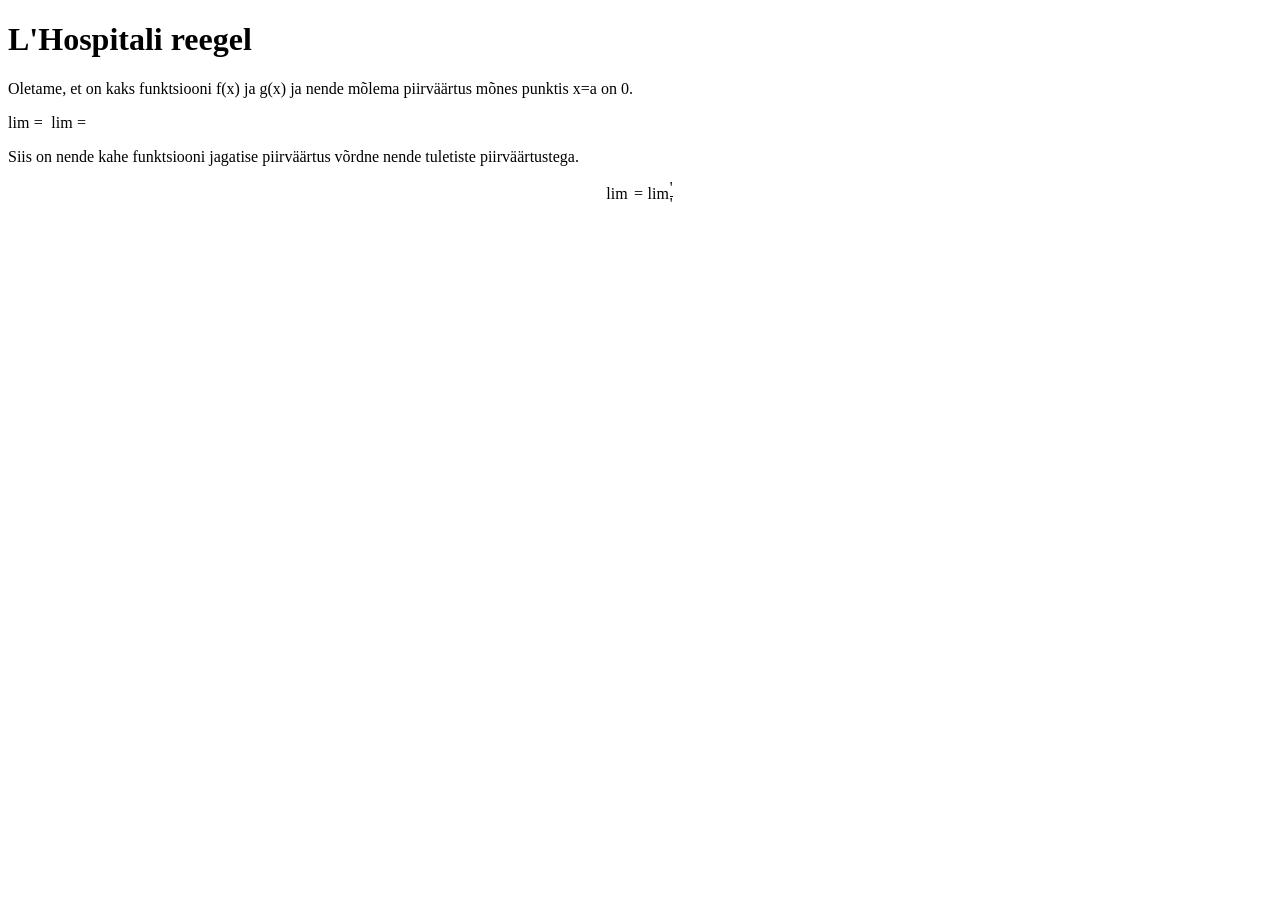
==== lhospital.html @ 8f24eb73 "loo esialgne lhospital.html" ====
<!DOCTYPE html>
<html>
    <head>
        <title>L'Hospitali reegel</title>
    </head>
    <body>
        <h1>L'Hospitali reegel</h1>
        <p>Oletame, et on kaks funktsiooni f(x) ja g(x) ja nende mõlema piirväärtus mõnes punktis x=a on 0.</p>
        <math><mrow><munder><mi>lim</mi><mrow>x → a</mrow></munder>f(x)<mo>=</mo>0</mrow></math>
        <math><mrow><munder><mi>lim</mi><mrow>x → a</mrow></munder>f(x)<mo>=</mo>0</mrow></math>
        <p>Siis on nende kahe funktsiooni jagatise piirväärtus võrdne nende tuletiste piirväärtustega.</p>
        <math display="block">
            <munder>
                <mi>lim</mi>
                <mrow>x → a</mrow>
            </munder>
            <mfrac>
                <mrow>f(x)</mrow>
                <mrow>g(x)</mrow>
            </mfrac>
            <mo>=</mo>
                        <munder>
                <mi>lim</mi>
                <mrow>x → a</mrow>
            </munder>
            <mfrac>
                <mrow>f<mo>'</mo>(x)</mrow>
                <mrow>g<mo>'</mo>(x)</mrow>
            </mfrac>
        </math>
    </body>
</html>
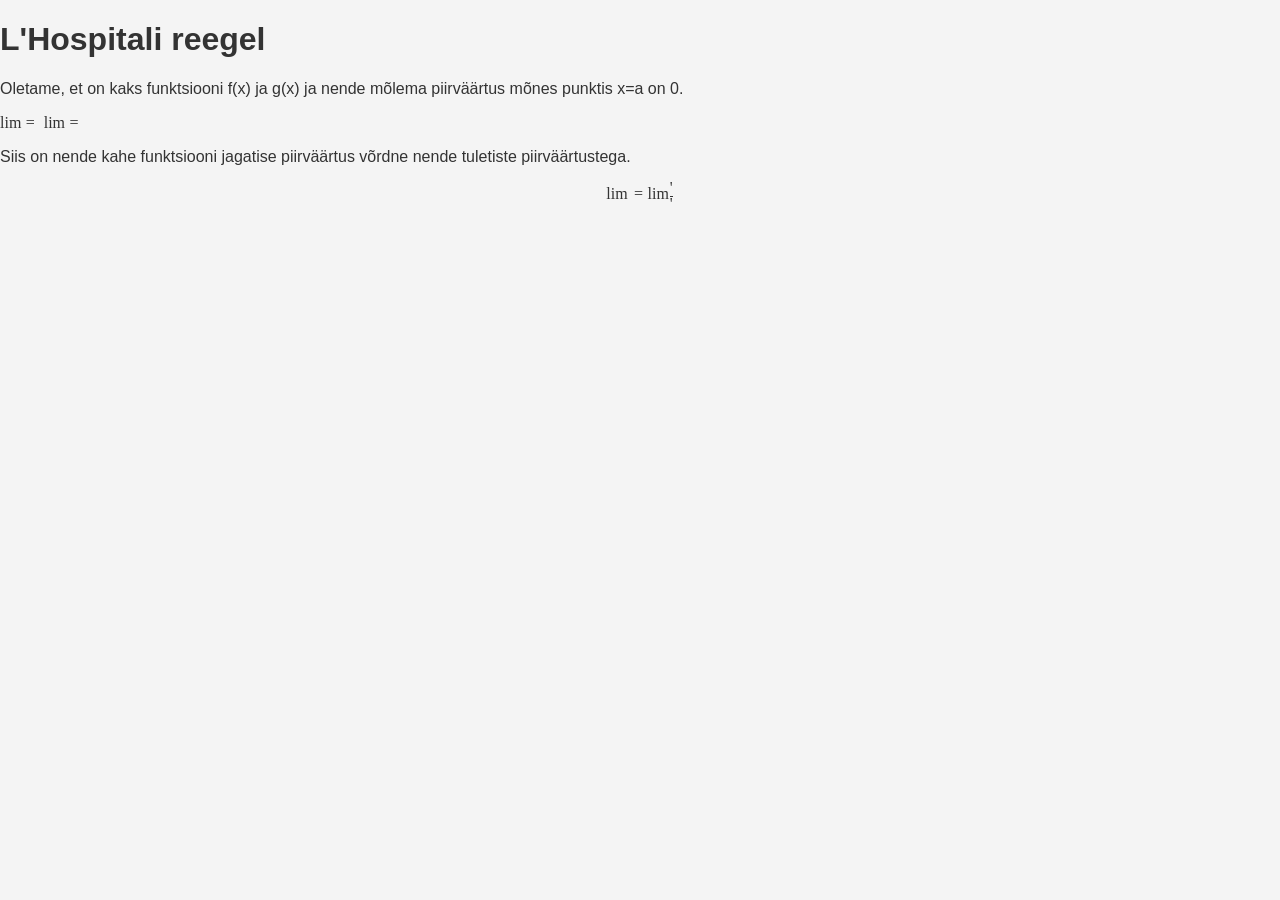
==== commit 9a42699c: "lisa main.css link" ====
--- a/lhospital.html
+++ b/lhospital.html
@@ -2,6 +2,7 @@
 <html>
     <head>
         <title>L'Hospitali reegel</title>
+        <link rel="stylesheet" href="css/main.css">
     </head>
     <body>
         <h1>L'Hospitali reegel</h1>
@@ -29,4 +30,4 @@
             </mfrac>
         </math>
     </body>
-</html>+</html>
--- a/css/main.css
+++ b/css/main.css
@@ -0,0 +1,37 @@
+body {
+    font-family: Arial, sans-serif;
+    background-color: #f4f4f4;
+    color: #333;
+    margin: 0;
+    padding: 0;
+}
+
+header {
+    background-color: #2c3e50;
+    color: white;
+    text-align: center;
+    padding: 20px;
+}
+
+main {
+    max-width: 800px;
+    margin: 30px auto;
+    padding: 20px;
+    background: white;
+    border-radius: 8px;
+}
+
+footer {
+    text-align: center;
+    padding: 10px;
+    color: #777;
+}
+
+.hero-image {
+    width: 100%;
+    max-height: 300px;
+    object-fit: cover;
+    border-radius: 8px;
+    margin-top: 15px;
+    box-shadow: 0 2px 8px rgba(0,0,0,0.1);
+}
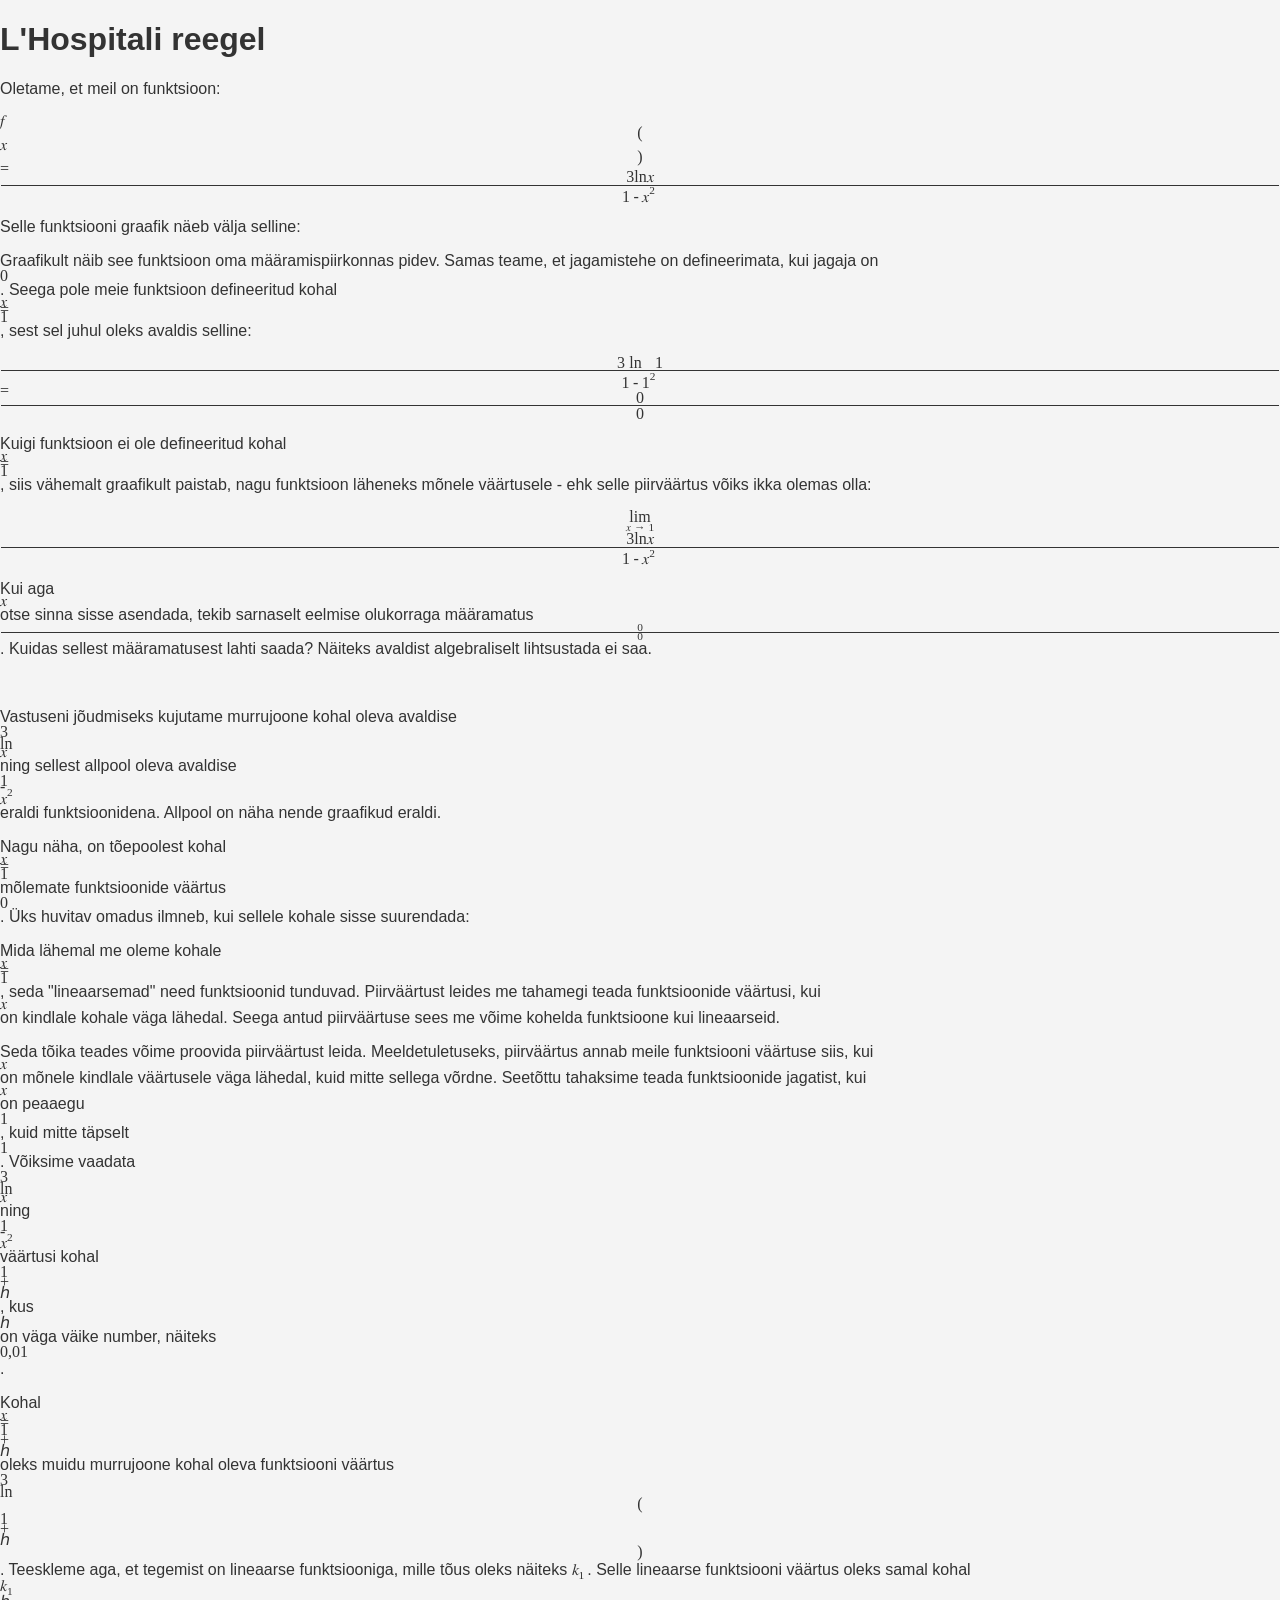
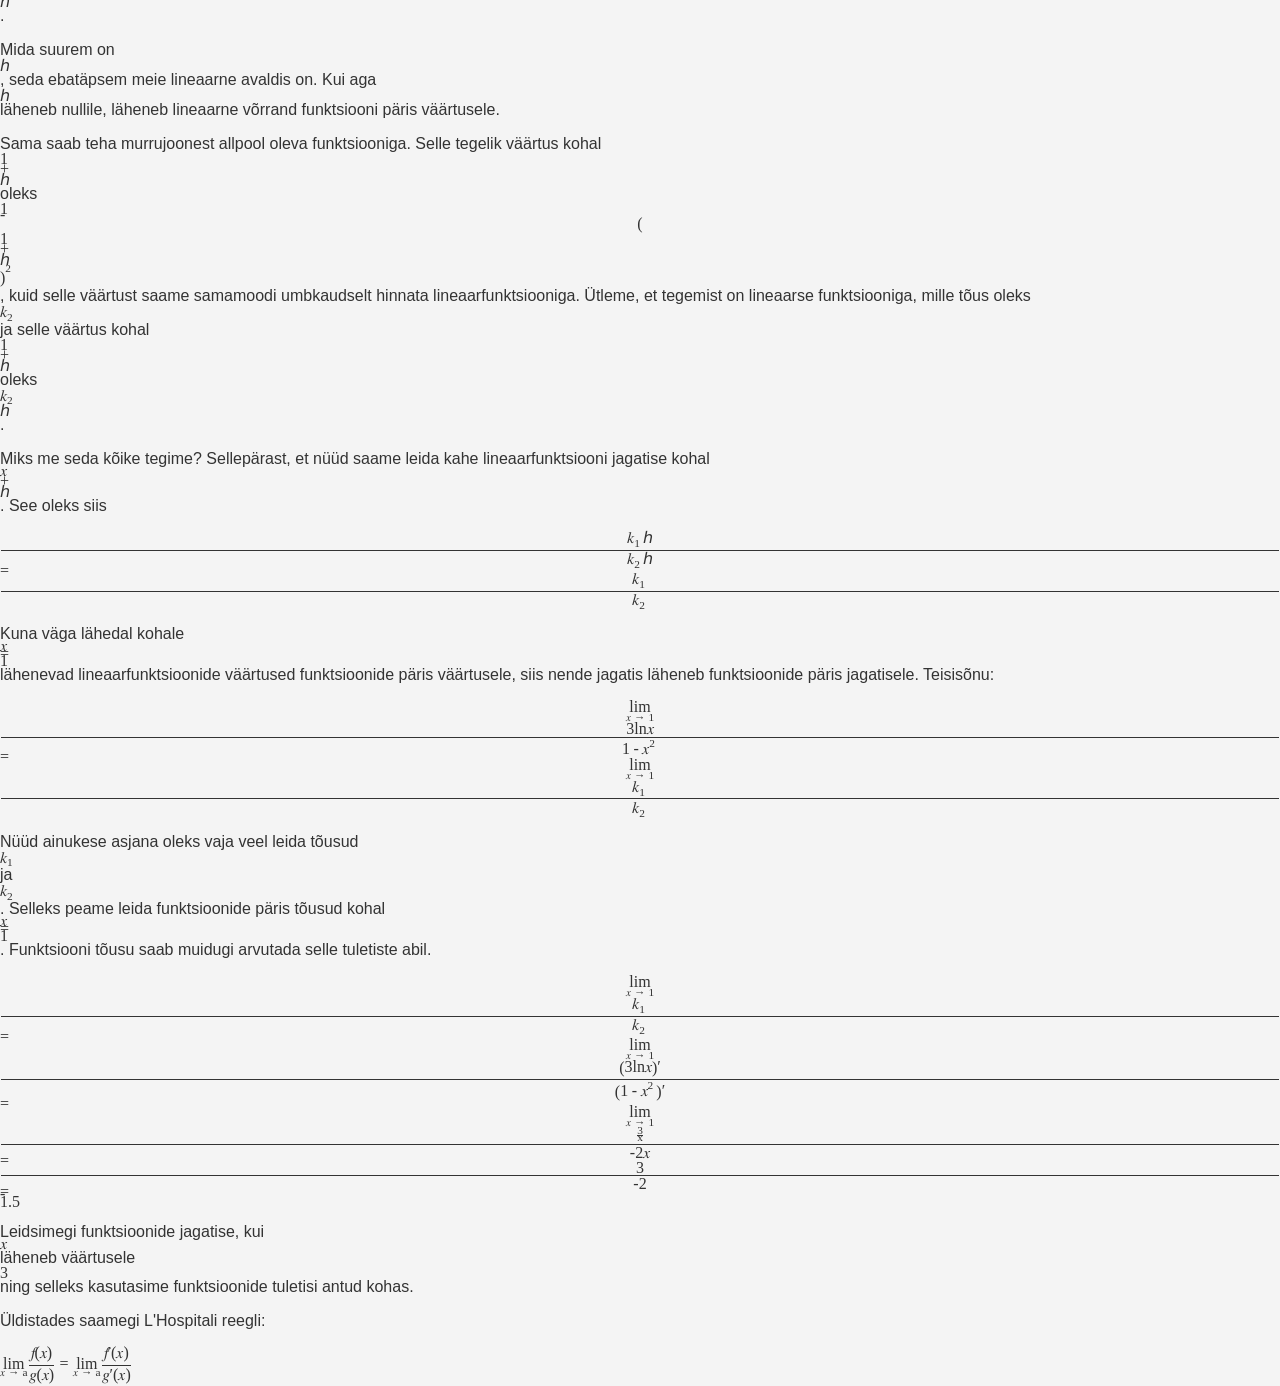
==== commit c186f4e8: "Loo põhiline html lhospital alamlehele" ====
--- a/lhospital.html
+++ b/lhospital.html
@@ -1,33 +1,503 @@
 <!DOCTYPE html>
-<html>
+
+<html lang="et">
     <head>
+        <meta charset="utf-8">
         <title>L'Hospitali reegel</title>
         <link rel="stylesheet" href="css/main.css">
+        <link rel="stylesheet" href="css/lhospital.css">
     </head>
     <body>
         <h1>L'Hospitali reegel</h1>
-        <p>Oletame, et on kaks funktsiooni f(x) ja g(x) ja nende mõlema piirväärtus mõnes punktis x=a on 0.</p>
-        <math><mrow><munder><mi>lim</mi><mrow>x → a</mrow></munder>f(x)<mo>=</mo>0</mrow></math>
-        <math><mrow><munder><mi>lim</mi><mrow>x → a</mrow></munder>f(x)<mo>=</mo>0</mrow></math>
-        <p>Siis on nende kahe funktsiooni jagatise piirväärtus võrdne nende tuletiste piirväärtustega.</p>
-        <math display="block">
-            <munder>
-                <mi>lim</mi>
-                <mrow>x → a</mrow>
-            </munder>
-            <mfrac>
-                <mrow>f(x)</mrow>
-                <mrow>g(x)</mrow>
-            </mfrac>
-            <mo>=</mo>
-                        <munder>
-                <mi>lim</mi>
-                <mrow>x → a</mrow>
-            </munder>
-            <mfrac>
-                <mrow>f<mo>'</mo>(x)</mrow>
-                <mrow>g<mo>'</mo>(x)</mrow>
-            </mfrac>
-        </math>
+
+        <p>
+            Oletame, et meil on funktsioon:
+        </p>
+
+        <math class="blockmath">
+            <mi>f</mi>
+            <mo>(</mo>
+            <mi>x</mi>
+            <mo>)</mo>
+            <mo>=</mo>
+            <mfrac>
+                <mrow>
+                    <mn>3</mn><mi>ln</mi><mi>x</mi>
+                </mrow>
+                <mrow>
+                    <mn>1</mn>
+                    <mo>-</mo>
+                    <msup><mi>x</mi><mn>2</mn></msup>
+                </mrow>
+            </mfrac>
+        </math>
+
+        <p>
+            Selle funktsiooni graafik näeb välja selline:
+        </p>
+
+        <!--Graafik läheb siia-->
+
+        <p>
+            Graafikult näib see funktsioon oma määramispiirkonnas pidev.
+            Samas teame, et jagamistehe on defineerimata, kui jagaja on
+            <math class="inlinemath"><mn>0</mn></math>.
+            Seega pole meie funktsioon defineeritud kohal
+            <math class="inlinemath"><mi>x</mi><mo>=</mo><mn>1</mn></math>,
+            sest sel juhul oleks avaldis selline:
+        </p>
+        
+        <math class="blockmath">
+            <mfrac>
+                <mrow>
+                    <mn>3</mn><mo>ln</mo><mo></mo><mn>1</mn>
+                </mrow>
+                <mrow>
+                    <mn>1</mn>
+                    <mo>-</mo>
+                    <msup><mn>1</mn><mn>2</mn></msup>
+                </mrow>
+            </mfrac>
+            <mo>=</mo>
+            <mfrac>
+                <mrow>
+                    <mn>0</mn>
+                </mrow>
+                <mrow>
+                    <mn>0</mn>
+                </mrow>
+            </mfrac>
+        </math>
+
+        <p>
+            Kuigi funktsioon ei ole defineeritud kohal
+            <math class="inlinemath"><mi>x</mi><mo>=</mo><mn>1</mn></math>,
+            siis vähemalt graafikult paistab, nagu funktsioon läheneks mõnele väärtusele
+            - ehk selle piirväärtus võiks ikka olemas olla:
+        </p>
+        <math class="blockmath">
+            <munder>
+                <mi>lim</mi>
+                <mrow><mi>x</mi><mo>→</mo><mn>1</mn></mrow>
+            </munder>
+            <mfrac>
+                <mrow>
+                    <mn>3</mn><mi>ln</mi><mi>x</mi>
+                </mrow>
+                <mrow>
+                    <mn>1</mn>
+                    <mo>-</mo>
+                    <msup><mi>x</mi><mn>2</mn></msup>
+                </mrow>
+            </mfrac>
+        </math>
+        <p>
+            Kui aga
+            <math class="inlinemath"><mi>x</mi></math>
+            otse sinna sisse asendada, tekib sarnaselt eelmise olukorraga määramatus
+            <math class="inlinemath">
+                <mfrac>
+                    <mrow>
+                        <mn>0</mn>
+                    </mrow>
+                    <mrow>
+                        <mn>0</mn>
+                    </mrow>
+                </mfrac>
+            </math>.
+            Kuidas sellest määramatusest lahti saada?
+            Näiteks avaldist algebraliselt lihtsustada ei saa.
+        </p>
+
+        <!--Siin võiks olla mõni mõtlemapanev paus, äkki mingid
+        ilusti disainitud mõttepunktid (...)
+        või horisontaalne joon-->
+        <br>
+
+        <p>
+            Vastuseni jõudmiseks kujutame murrujoone kohal oleva avaldise
+            <math class="inlinemath">
+                <mn>3</mn><mi>ln</mi><mi>x</mi>
+            </math>
+            ning sellest allpool oleva avaldise
+            <math class="inlinemath">
+                <mn>1</mn>
+                <mo>-</mo>
+                <msup><mi>x</mi><mn>2</mn></msup>
+            </math>
+            eraldi funktsioonidena. Allpool on näha nende graafikud eraldi.
+        </p>
+
+        <!--3ln(x) ja 1-x^2 graafikud, äkki x=1 on kuidagi esile toodud-->
+
+        <p>
+            Nagu näha, on tõepoolest kohal 
+            <math class="inlinemath"><mi>x</mi><mo>=</mo><mn>1</mn></math>
+            mõlemate funktsioonide väärtus
+            <math class="inlinemath"><mn>0</mn></math>.
+            Üks huvitav omadus ilmneb, kui sellele kohale sisse suurendada:
+        </p>
+
+        <!--
+        3ln(x) ja -x^2 graafikud koos nupuga,
+        millele vajutades suurendatakse sisse kohale x=1
+        -->
+
+        <p>
+            Mida lähemal me oleme kohale 
+            <math class="inlinemath"><mi>x</mi><mo>=</mo><mn>1</mn></math>,
+            seda "lineaarsemad" need funktsioonid tunduvad. Piirväärtust leides me tahamegi
+            teada funktsioonide väärtusi, kui
+            <math class="inlinemath"><mi>x</mi></math>
+            on kindlale kohale väga lähedal.
+            Seega antud piirväärtuse sees me võime kohelda funktsioone kui lineaarseid.
+        </p>
+
+        <p>
+            Seda tõika teades võime proovida piirväärtust leida.
+            Meeldetuletuseks, piirväärtus annab meile funktsiooni väärtuse siis, kui
+            <math class="inlinemath"><mi>x</mi></math>
+            on mõnele kindlale väärtusele väga lähedal, kuid mitte sellega võrdne.
+            Seetõttu tahaksime teada funktsioonide jagatist, kui 
+            <math class="inlinemath"><mi>x</mi></math>
+            on peaaegu
+            <math class="inlinemath"><mn>1</mn></math>,
+            kuid mitte täpselt
+            <math class="inlinemath"><mn>1</mn></math>.
+            Võiksime vaadata 
+            <math class="inlinemath">
+                <mn>3</mn><mi>ln</mi><mi>x</mi>
+            </math>
+            ning
+            <math class="inlinemath">
+                <mn>1</mn>
+                <mo>-</mo>
+                <msup><mi>x</mi><mn>2</mn></msup>
+            </math>
+            väärtusi kohal
+            <math class="inlinemath"><mn>1</mn><mo>+</mo><mi>h</mi></math>,
+            kus
+            <math class="inlinemath"><mi>h</mi></math>
+            on väga väike number, näiteks
+            <math class="inlinemath"><mn>0,01</mn></math>.
+        </p>
+
+        <!--sisse suurendatud graafik, kus on märge kohal x+h
+            ning punktiir x-teljelt funktsioonide graafikuteni
+        -->
+        
+        <p>
+            Kohal
+            <math class="inlinemath">
+                <mi>x</mi><mo>=</mo><mn>1</mn><mo>+</mo><mi>h</mi>
+            </math>
+            oleks muidu murrujoone kohal oleva funktsiooni väärtus
+            <math class="inlinemath">
+                <mn>3</mn><mi>ln</mi><mo>(</mo><mn>1</mn><mo>+</mo><mi>h</mi><mo>)</mo>
+            </math>.
+            Teeskleme aga, et tegemist on lineaarse funktsiooniga, mille tõus oleks näiteks
+            <math>
+                <msub>
+                    <mi>k</mi>
+                    <mn>1</mn>
+                </msub>
+            </math>.
+            Selle lineaarse funktsiooni väärtus oleks samal kohal
+            <math class="inlinemath">
+                <msub><mi>k</mi><mn>1</mn></msub>
+                <mi>h</mi>
+            </math>.
+        </p>
+
+        <!--graafik, kus on tegelik funktsioon ja sama tõusuga lineaarne funktsioon
+            ning on samuti märge kohal x+h
+        -->
+
+        <p>
+            Mida suurem on
+            <math class="inlinemath">
+                <mi>h</mi>
+            </math>,
+            seda ebatäpsem meie lineaarne avaldis on.
+            Kui aga
+            <math class="inlinemath">
+                <mi>h</mi>
+            </math>
+            läheneb nullile, läheneb lineaarne võrrand funktsiooni päris väärtusele.
+        </p>
+
+        <p>
+            Sama saab teha murrujoonest allpool oleva funktsiooniga. Selle tegelik väärtus kohal
+            <math class="inlinemath">
+                <mn>1</mn><mo>+</mo><mi>h</mi>
+            </math>
+            oleks
+            <math class="inlinemath">
+                <mn>1</mn>
+                <mo>-</mo>
+                <mo>(</mo>
+                <mn>1</mn>
+                <mo>+</mo>
+                <mi>h</mi>
+                <msup>
+                    <mo>)</mo>
+                    <mn>2</mn>
+                </msup>
+            </math>,
+            kuid selle väärtust saame samamoodi umbkaudselt hinnata lineaarfunktsiooniga.
+            Ütleme, et tegemist on lineaarse funktsiooniga, mille tõus oleks
+            <math class="inlinemath">
+                <msub>
+                    <mi>k</mi>
+                    <mn>2</mn>
+                </msub>
+            </math>
+            ja selle väärtus kohal
+            <math class="inlinemath">
+                <mn>1</mn>
+                <mo>+</mo>
+                <mi>h</mi>
+            </math>
+            oleks
+            <math class="inlinemath">
+                <msub><mi>k</mi><mn>2</mn></msub>
+                <mi>h</mi>
+            </math>.
+        </p>
+
+        <!--graafik, kus on tegelik funktsioon ja sama tõusuga lineaarne funktsioon
+            ning on samuti märge kohal x+h
+        -->
+
+        <p>
+            Miks me seda kõike tegime?
+            Sellepärast, et nüüd saame leida kahe lineaarfunktsiooni jagatise kohal
+            <math class="inlinemath">
+                <mi>x</mi><mo>+</mo><mi>h</mi>
+            </math>.
+            See oleks siis
+        </p>
+
+        <math class="blockmath">
+            <mfrac>
+                <mrow>
+                    <msub><mi>k</mi><mn>1</mn></msub><mi>h</mi>
+                </mrow>
+                <mrow>
+                    <msub><mi>k</mi><mn>2</mn></msub><mi>h</mi>
+                </mrow>
+            </mfrac>
+            <mo>=</mo>
+            <mfrac>
+                <mrow>
+                    <msub><mi>k</mi><mn>1</mn></msub>
+                </mrow>
+                <mrow>
+                    <msub><mi>k</mi><mn>2</mn></msub>
+                </mrow>
+            </mfrac>
+        </math>
+
+        <p>
+            Kuna väga lähedal kohale
+            <math class="inlinemath">
+                <mi>x</mi>
+                <mo>=</mo>
+                <mn>1</mn>
+            </math>
+            lähenevad lineaarfunktsioonide väärtused funktsioonide päris väärtusele,
+            siis nende jagatis läheneb funktsioonide päris jagatisele. Teisisõnu:
+        </p>
+
+        <math class="blockmath">
+            <munder>
+                <mi>lim</mi>
+                <mrow><mi>x</mi><mo>→</mo><mn>1</mn></mrow>
+            </munder>
+            <mfrac>
+                <mrow>
+                    <mn>3</mn><mi>ln</mi><mi>x</mi>
+                </mrow>
+                <mrow>
+                    <mn>1</mn>
+                    <mo>-</mo>
+                    <msup><mi>x</mi><mn>2</mn></msup>
+                </mrow>
+            </mfrac>
+
+            <mo>=</mo>
+
+            <munder>
+                <mi>lim</mi>
+                <mrow><mi>x</mi><mo>→</mo><mn>1</mn></mrow>
+            </munder>
+            <mfrac>
+                <mrow>
+                    <msub><mi>k</mi><mn>1</mn></msub>
+                </mrow>
+                <mrow>
+                    <msub><mi>k</mi><mn>2</mn></msub>
+                </mrow>
+            </mfrac>
+        </math>
+
+        <p>
+            Nüüd ainukese asjana oleks vaja veel leida tõusud
+            <math class="inlinemath">
+                <msub>
+                    <mi>k</mi>
+                    <mn>1</mn>
+                </msub>
+            </math>
+            ja
+            <math class="inlinemath">
+                <msub>
+                    <mi>k</mi>
+                    <mn>2</mn>
+                </msub>
+            </math>.
+
+            Selleks peame leida funktsioonide päris tõusud kohal
+            <math class="inlinemath">
+                <mi>x</mi>
+                <mo>=</mo>
+                <mn>1</mn>
+            </math>.
+            Funktsiooni tõusu saab muidugi arvutada selle tuletiste abil.
+        </p>
+
+        <math class="blockmath">
+            <munder>
+                <mi>lim</mi>
+                <mrow><mi>x</mi><mo>→</mo><mn>1</mn></mrow>
+            </munder>
+            <mfrac>
+                <mrow>
+                    <msub><mi>k</mi><mn>1</mn></msub>
+                </mrow>
+                <mrow>
+                    <msub><mi>k</mi><mn>2</mn></msub>
+                </mrow>
+            </mfrac>
+
+            <mo>=</mo>
+
+            <munder>
+                <mi>lim</mi>
+                <mrow><mi>x</mi><mo>→</mo><mn>1</mn></mrow>
+            </munder>
+            <mfrac>
+                <mrow>
+                    <mo>(</mo><mn>3</mn><mi>ln</mi><mi>x</mi><mo>)</mo><mo>&prime;</mo>
+                </mrow>
+                <mrow>
+                    <mo>(</mo>
+                    <mn>1</mn>
+                    <mo>-</mo>
+                    <msup><mi>x</mi><mn>2</mn></msup>
+                    <mo>)</mo><mo>&prime;</mo>
+                </mrow>
+            </mfrac>
+
+            <mo>=</mo>
+
+            <munder>
+                <mi>lim</mi>
+                <mrow><mi>x</mi><mo>→</mo><mn>1</mn></mrow>
+            </munder>
+            <mfrac>
+                <mrow>
+                    <mfrac>
+                        <mn>3</mn>
+                        <mn>x</mn>
+                    </mfrac>
+                </mrow>
+                <mrow>
+                    <mo>-</mo>
+                    <mn>2</mn>
+                    <mi>x</mi>
+                </mrow>
+            </mfrac>
+
+            <mo>=</mo>
+
+            <mfrac>
+                <mrow>
+                    <mn>3</mn>
+                </mrow>
+                <mrow>
+                    <mo>-</mo>
+                    <mn>2</mn>
+                </mrow>
+            </mfrac>
+
+            <mo>=</mo>
+
+            <mo>-</mo>
+            <mn>1.5</mn>
+        </math>
+
+        <p>
+            Leidsimegi funktsioonide jagatise, kui
+            <math class="inlinemath">
+                <mi>x</mi>
+            </math>
+            läheneb väärtusele
+            <math class="inlinemath">
+                <mi>3</mi>
+            </math>
+            ning selleks kasutasime funktsioonide tuletisi antud kohas.
+        </p>
+
+        <!--Algse funktsiooni graafik punktiiriga y=-1.5-->
+        
+        <p>
+            Üldistades saamegi L'Hospitali reegli:
+        </p>
+
+        <math>
+            <munder>
+                <mi>lim</mi>
+                <mrow><mi>x</mi><mo>→</mo><mn>a</mn></mrow>
+            </munder>
+            <mfrac>
+                <mrow>
+                    <mi>f</mi>
+                    <mo>(</mo>
+                    <mi>x</mi>
+                    <mo>)</mo>
+                </mrow>
+                <mrow>
+                    <mi>g</mi>
+                    <mo>(</mo>
+                    <mi>x</mi>
+                    <mo>)</mo>
+                </mrow>
+            </mfrac>
+
+            <mo>=</mo>
+
+            <munder>
+                <mi>lim</mi>
+                <mrow><mi>x</mi><mo>→</mo><mn>a</mn></mrow>
+            </munder>
+            <mfrac>
+                <mrow>
+                    <mi>f</mi>
+                    <mo>&prime;</mo>
+                    <mo>(</mo>
+                    <mi>x</mi>
+                    <mo>)</mo>
+                </mrow>
+                <mrow>
+                    <mi>g</mi>
+                    <mo>&prime;</mo>
+                    <mo>(</mo>
+                    <mi>x</mi>
+                    <mo>)</mo>
+                </mrow>
+            </mfrac>
+        </math>
+
     </body>
 </html>
--- a/css/lhospital.css
+++ b/css/lhospital.css
@@ -0,0 +1,13 @@
+math {
+    /* Vaikimisi ära "krimpsuta kokku" murde ja teisi suuri avaldisi*/
+    math-style: normal;
+}
+
+.blockmath {
+    display: block;
+}
+
+.inlinemath {
+    display: inline;
+    math-style: compact;
+}
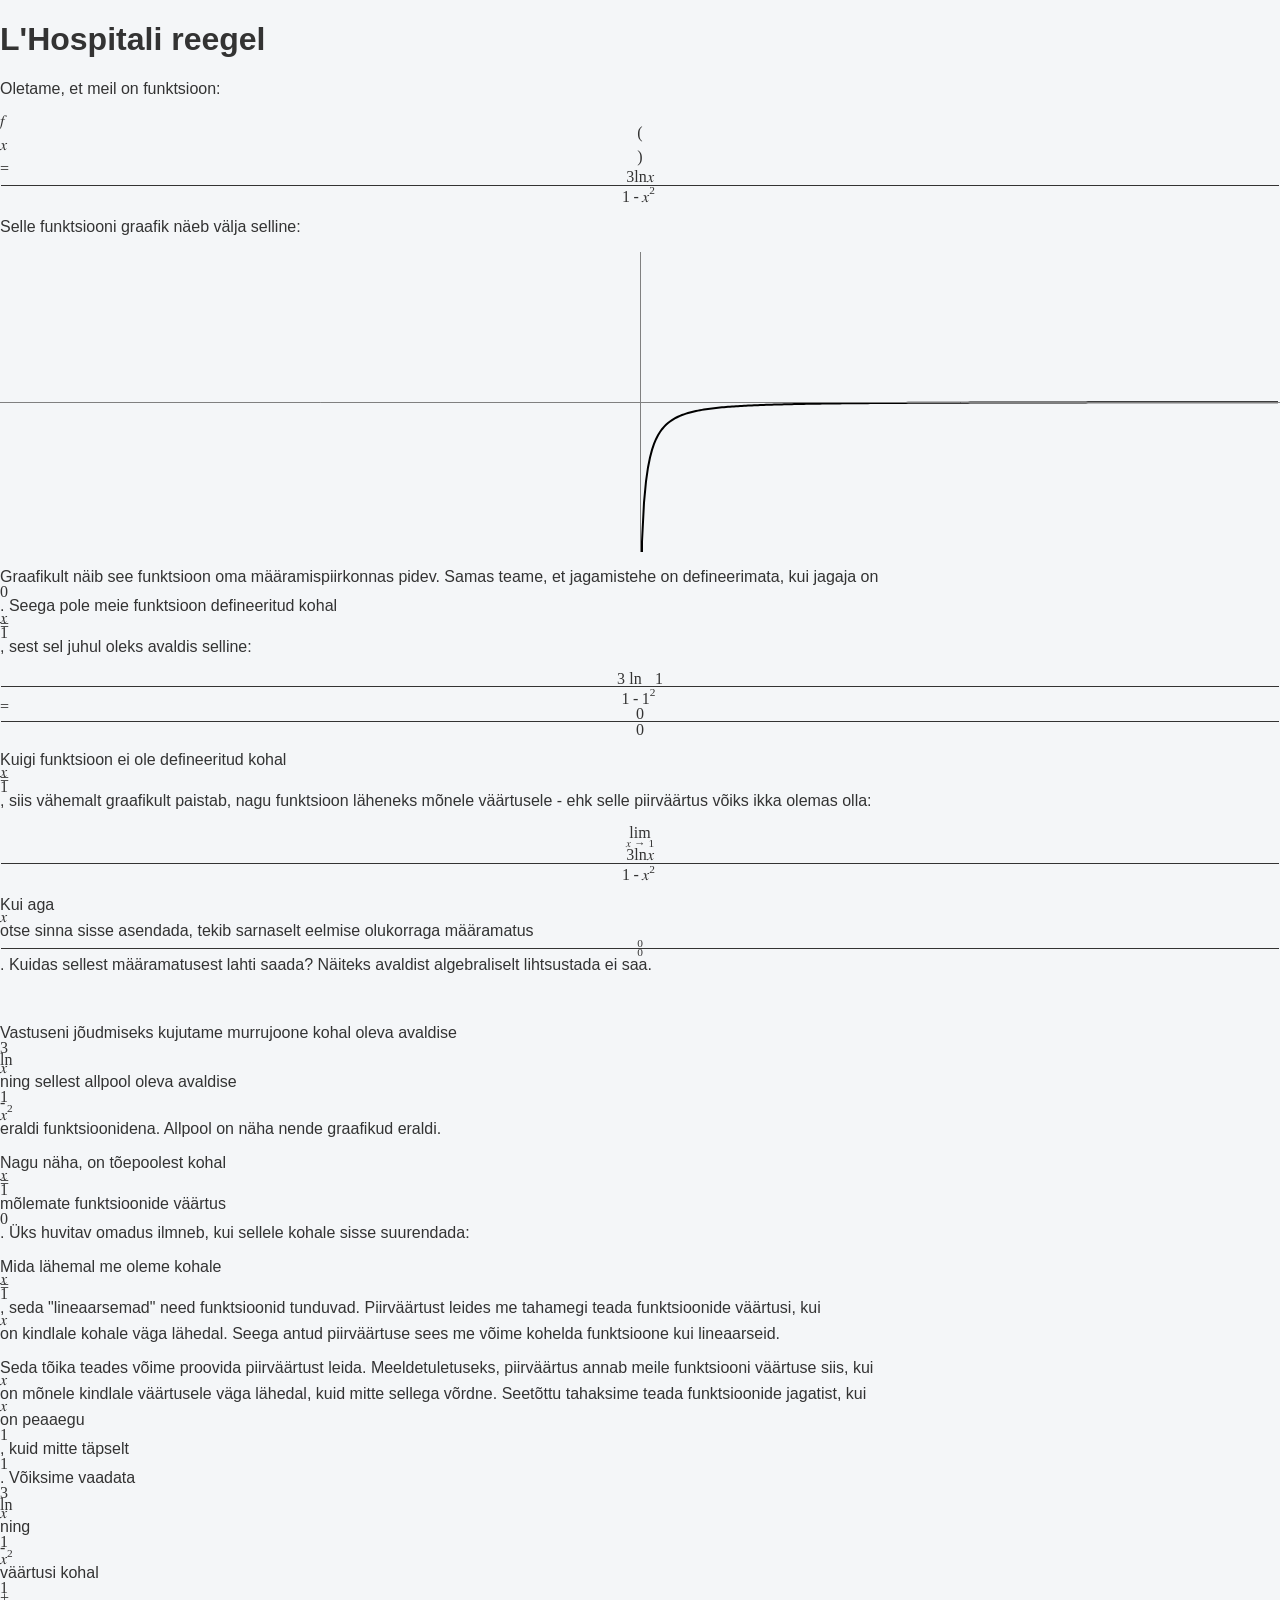
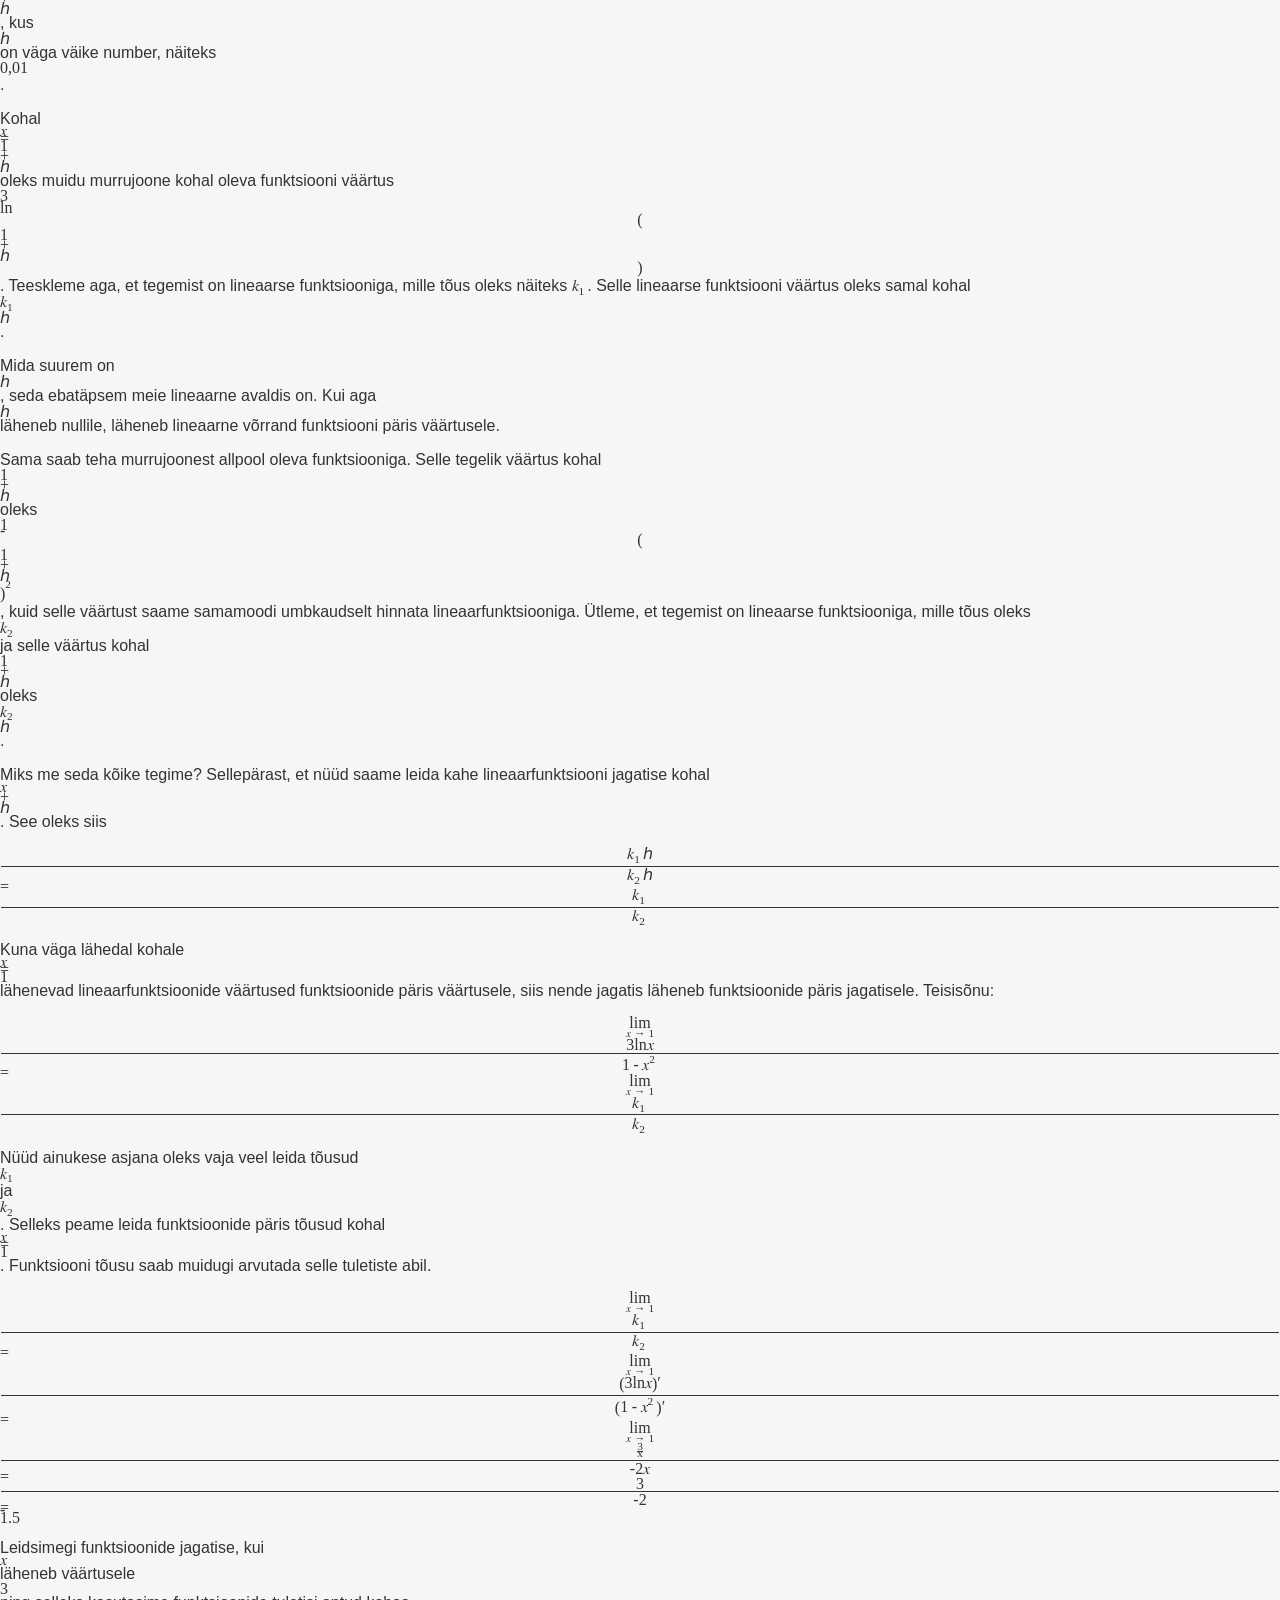
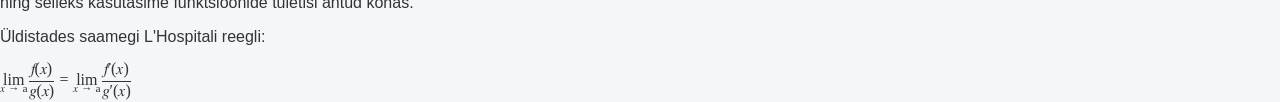
==== commit cead89a3: "lisa lhospitali reegli graafiku prototüüp" ====
--- a/lhospital.html
+++ b/lhospital.html
@@ -6,6 +6,8 @@
         <title>L'Hospitali reegel</title>
         <link rel="stylesheet" href="css/main.css">
         <link rel="stylesheet" href="css/lhospital.css">
+
+        <script src="js/lhospital.js" defer></script>
     </head>
     <body>
         <h1>L'Hospitali reegel</h1>
@@ -36,7 +38,17 @@
             Selle funktsiooni graafik näeb välja selline:
         </p>
 
-        <!--Graafik läheb siia-->
+        <canvas id="fx">
+            Algne funktsiooni
+            <math class="blockmath">
+                <mi>f</mi>
+                <mo>(</mo>
+                <mi>x</mi>
+                <mo>)</mo>
+            </math>
+            graafik
+        </canvas>
+
 
         <p>
             Graafikult näib see funktsioon oma määramispiirkonnas pidev.
--- a/css/main.css
+++ b/css/main.css
@@ -1,37 +1,81 @@
+/* Üldine stiil */
 body {
-    font-family: Arial, sans-serif;
-    background-color: #f4f4f4;
+    margin: 0;
+    font-family: -apple-system, BlinkMacSystemFont, "Segoe UI", Roboto, Helvetica, Arial, sans-serif;
+    background-color: #f4f6f8;
     color: #333;
-    margin: 0;
-    padding: 0;
 }
 
-header {
-    background-color: #2c3e50;
+
+.site-header {
+    background-color: #6b8e23; 
     color: white;
-    text-align: center;
-    padding: 20px;
+    display: flex;
+    justify-content: space-between;
+    align-items: center;
+    padding: 20px 50px;
 }
 
-main {
-    max-width: 800px;
-    margin: 30px auto;
-    padding: 20px;
-    background: white;
-    border-radius: 8px;
+.logo {
+    font-size: 20px;
+    font-weight: bold;
+    letter-spacing: 0.5px;
 }
 
-footer {
+
+.nav-links {
+    display: flex;
+    gap: 30px;
+}
+
+.nav-links a {
+    color: white;
+    text-decoration: none;
+    font-size: 16px;
+    font-weight: 500;
+    transition: opacity 0.2s;
+}
+
+.nav-links a:hover {
+    opacity: 0.8;
+    text-decoration: underline;
+}
+
+
+main {
+    max-width: 900px;
+    margin: 40px auto;
+    padding: 0 20px;
     text-align: center;
-    padding: 10px;
-    color: #777;
+}
+
+.hero-banner {
+    margin-bottom: 30px;
+}
+
+.hero-banner h1 {
+    color: #1e293b;
+    font-size: 32px;
+}
+
+.content-box {
+    background: white;
+    padding: 20px;
+    border-radius: 12px;
+    box-shadow: 0 4px 12px rgba(0, 0, 0, 0.05);
 }
 
 .hero-image {
     width: 100%;
-    max-height: 300px;
+    max-height: 400px;
     object-fit: cover;
     border-radius: 8px;
-    margin-top: 15px;
-    box-shadow: 0 2px 8px rgba(0,0,0,0.1);
 }
+
+
+footer {
+    text-align: center;
+    padding: 20px;
+    color: #64748b;
+    font-size: 14px;
+}
--- a/css/lhospital.css
+++ b/css/lhospital.css
@@ -1,5 +1,8 @@
 math {
-    /* Vaikimisi ära "krimpsuta kokku" murde ja teisi suuri avaldisi*/
+    /*
+    Vaikimisi ära "krimpsuta kokku" murde ja teisi suuri avaldisi
+    See omadus tekitab küll CSS validaatoris hoiatusi, samas peaks laialdaselt toetatud olema
+    */
     math-style: normal;
 }
 
@@ -10,4 +13,10 @@
 .inlinemath {
     display: inline;
     math-style: compact;
-}+}
+
+canvas {
+    display: block;
+    width: 100%;
+    height: 300px;
+}
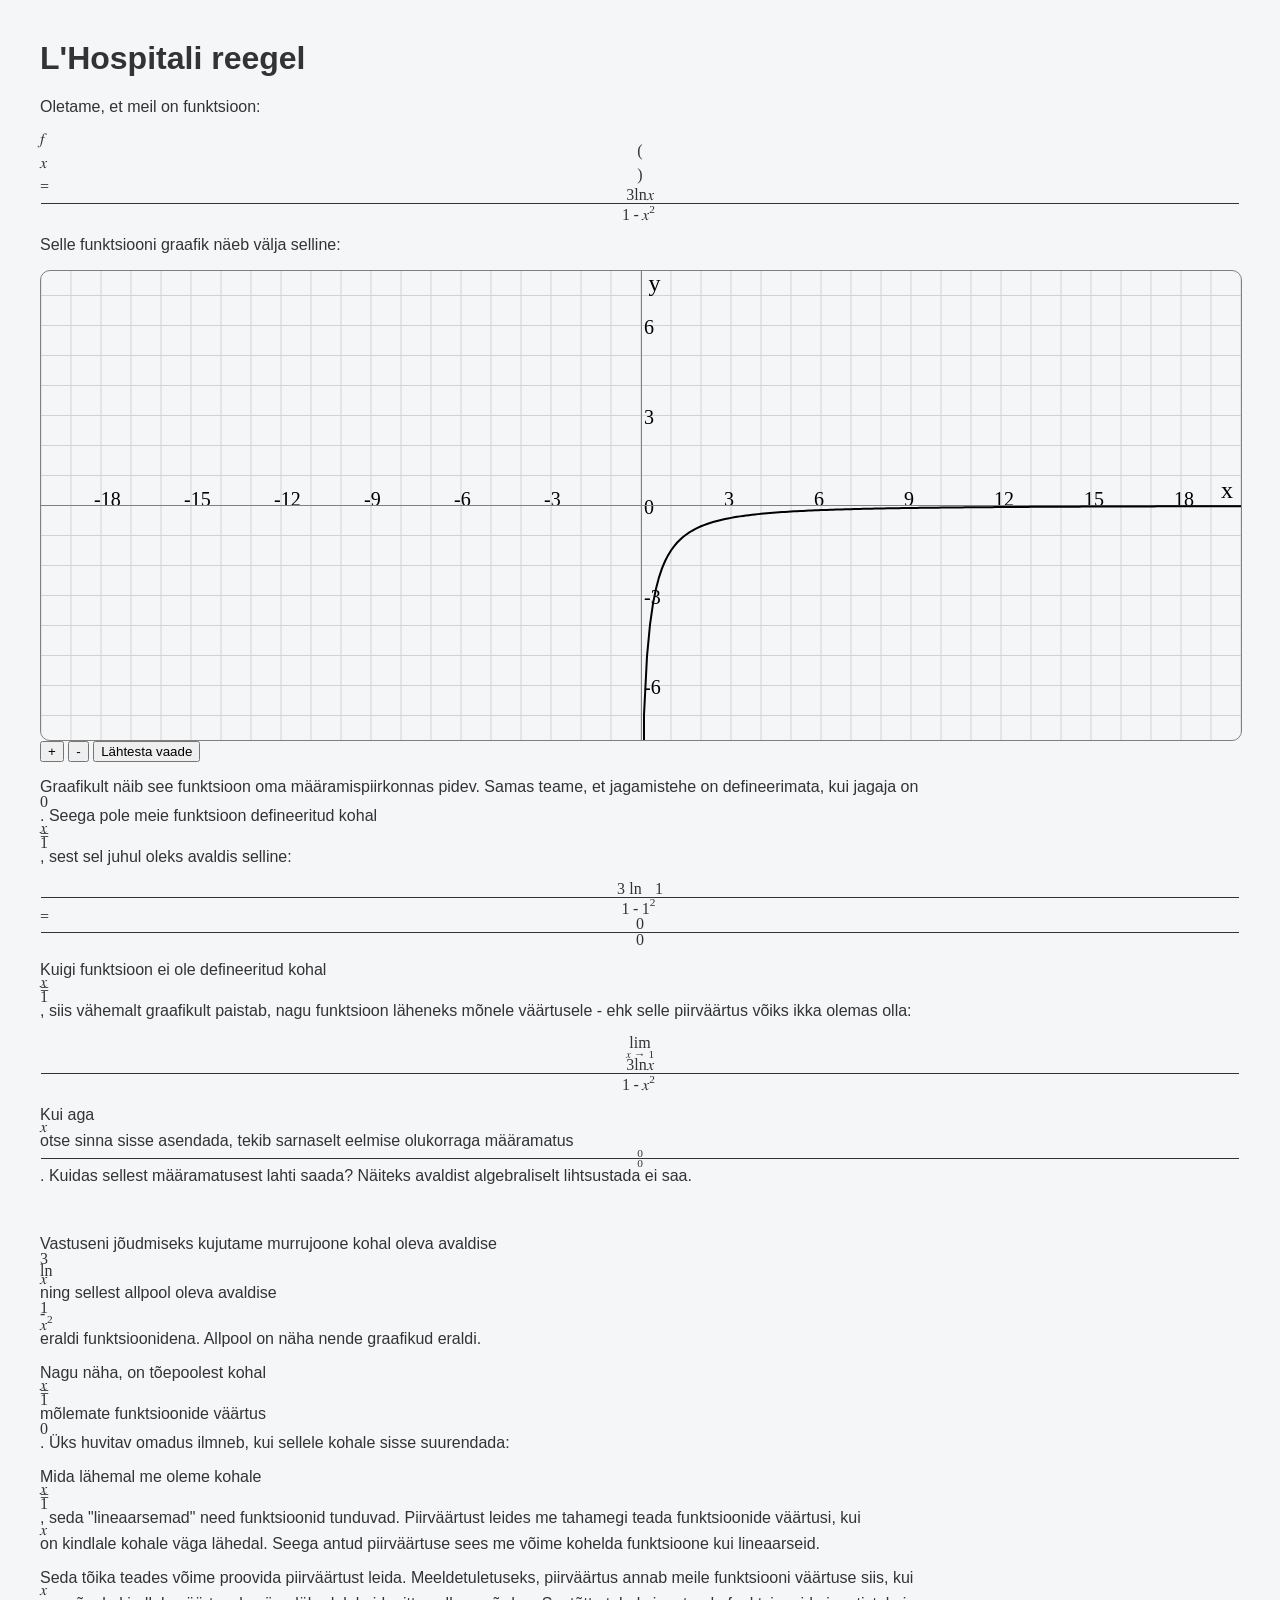
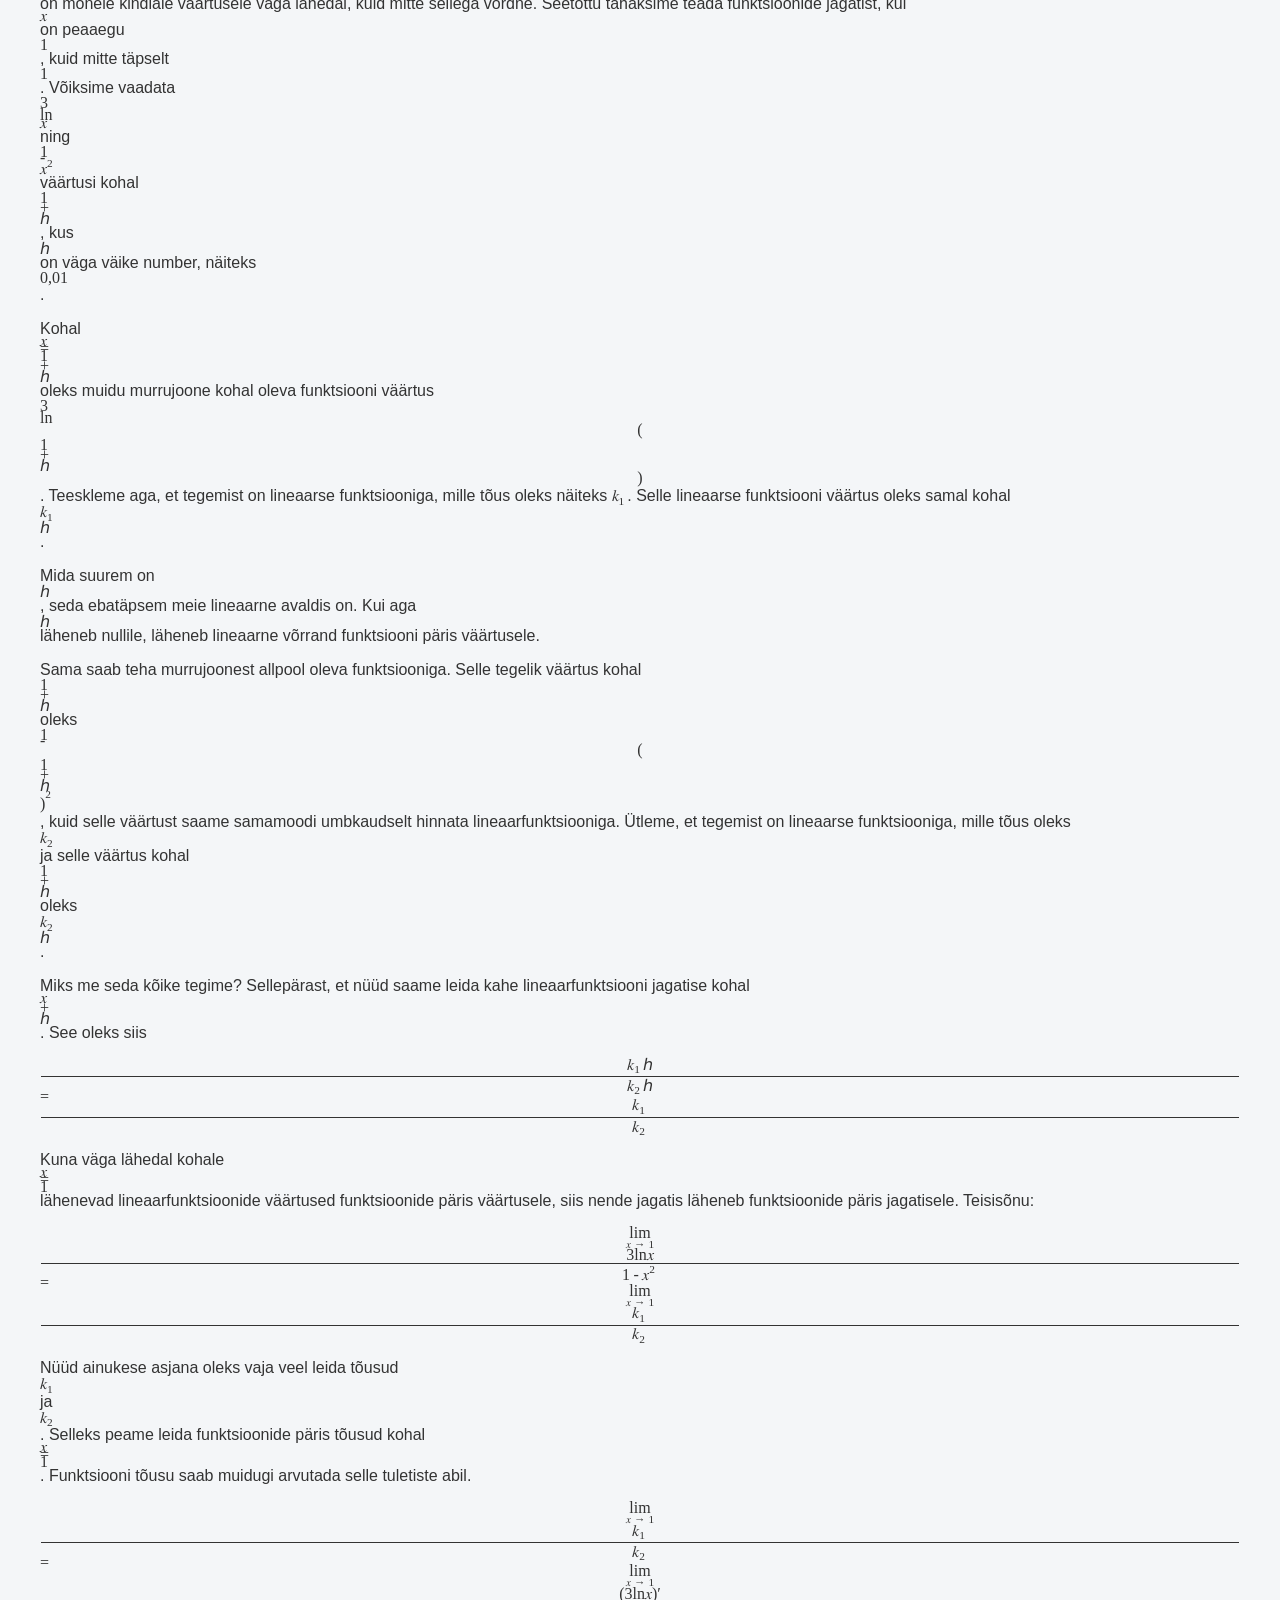
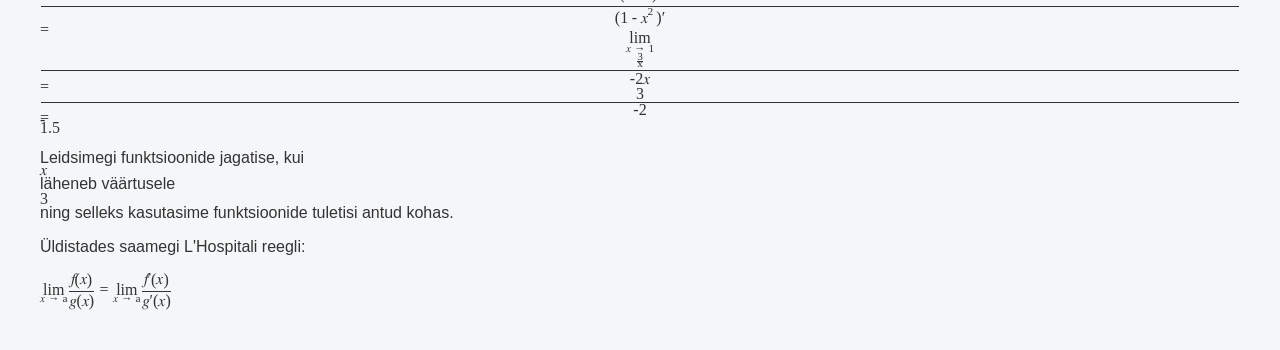
==== commit 5c628555: "graafiku detailid, suumimine ja tõmbamine" ====
--- a/lhospital.html
+++ b/lhospital.html
@@ -48,7 +48,9 @@
             </math>
             graafik
         </canvas>
-
+        <button class="suumisisse">+</button>
+        <button class="suumivälja">-</button>
+        <button class="lähtestavaade">Lähtesta vaade</button>
 
         <p>
             Graafikult näib see funktsioon oma määramispiirkonnas pidev.
--- a/css/lhospital.css
+++ b/css/lhospital.css
@@ -1,3 +1,7 @@
+body {
+    margin: 40px;
+}
+
 math {
     /*
     Vaikimisi ära "krimpsuta kokku" murde ja teisi suuri avaldisi
@@ -17,6 +21,10 @@
 
 canvas {
     display: block;
+    margin: 0 auto;
     width: 100%;
-    height: 300px;
+    aspect-ratio: 1280 / 500;
+    border-radius: 10px;
+    border: 1px solid;
+    border-color: gray;
 }
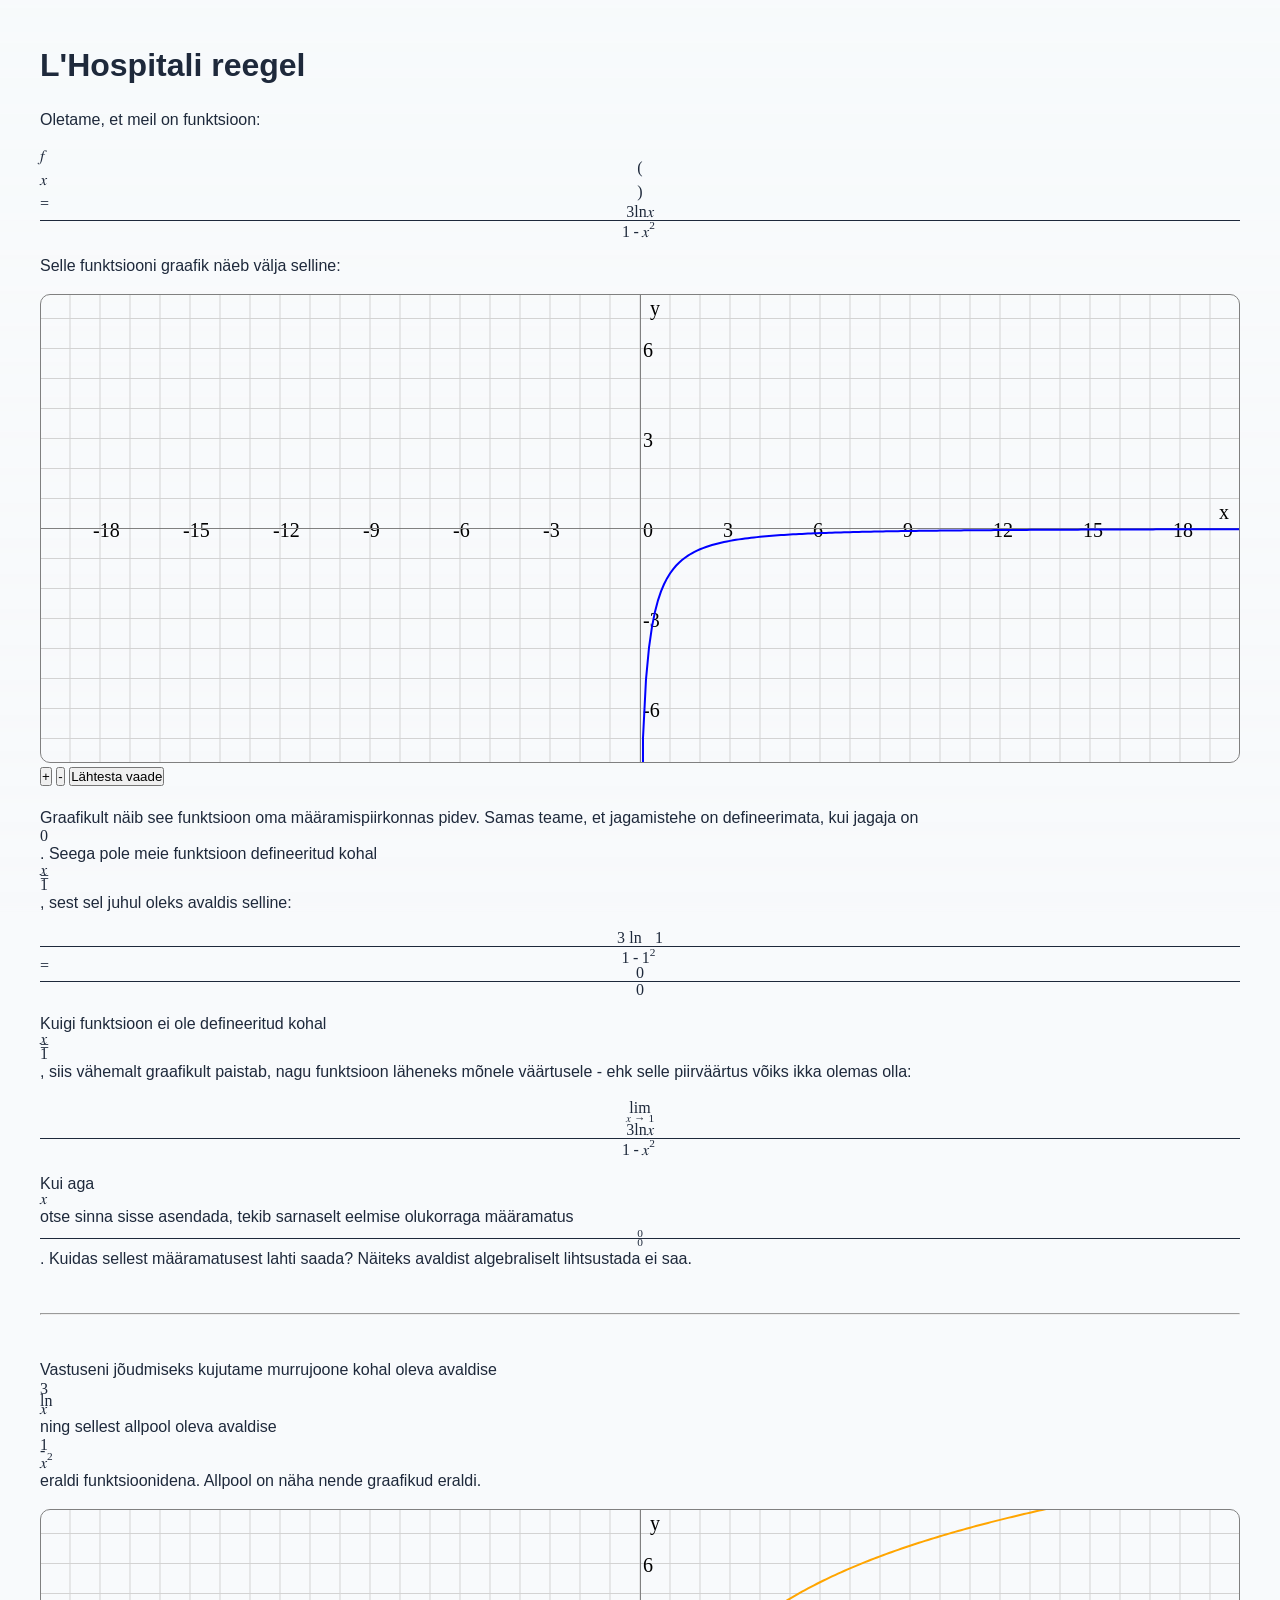
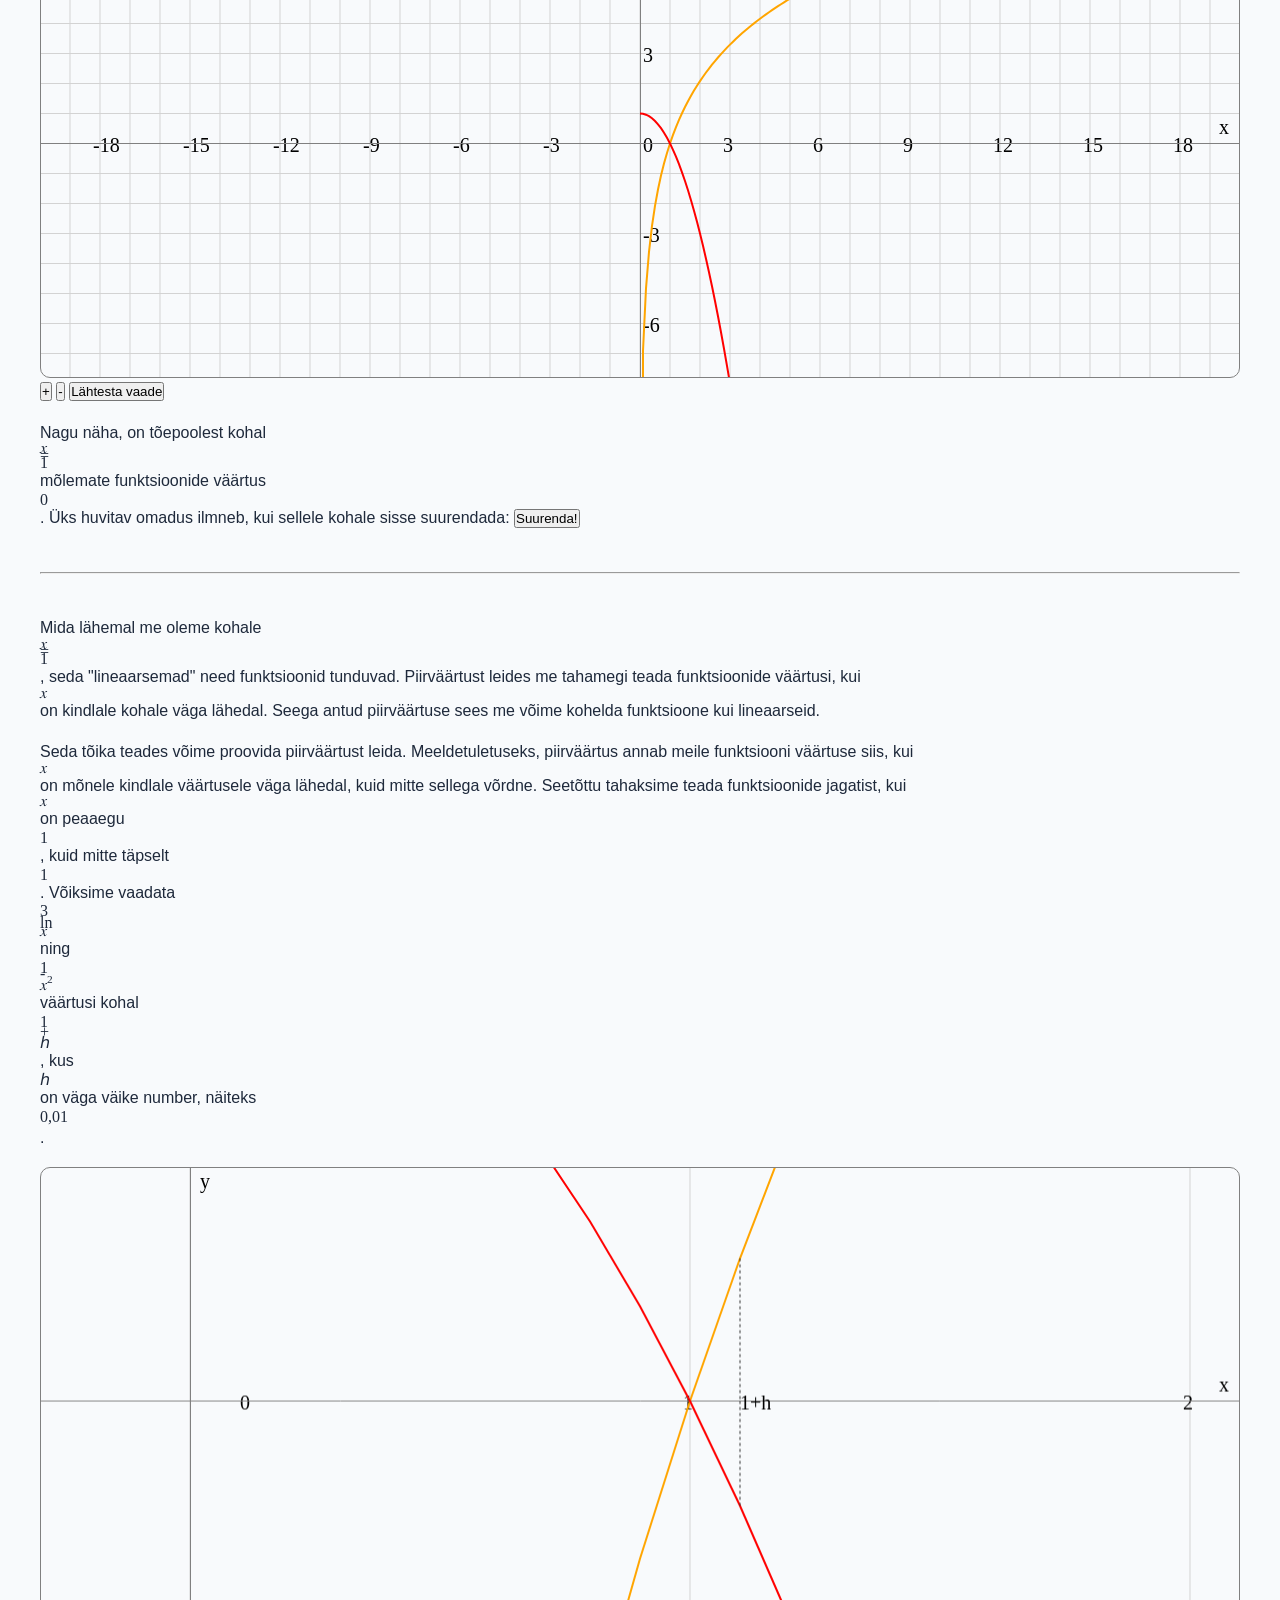
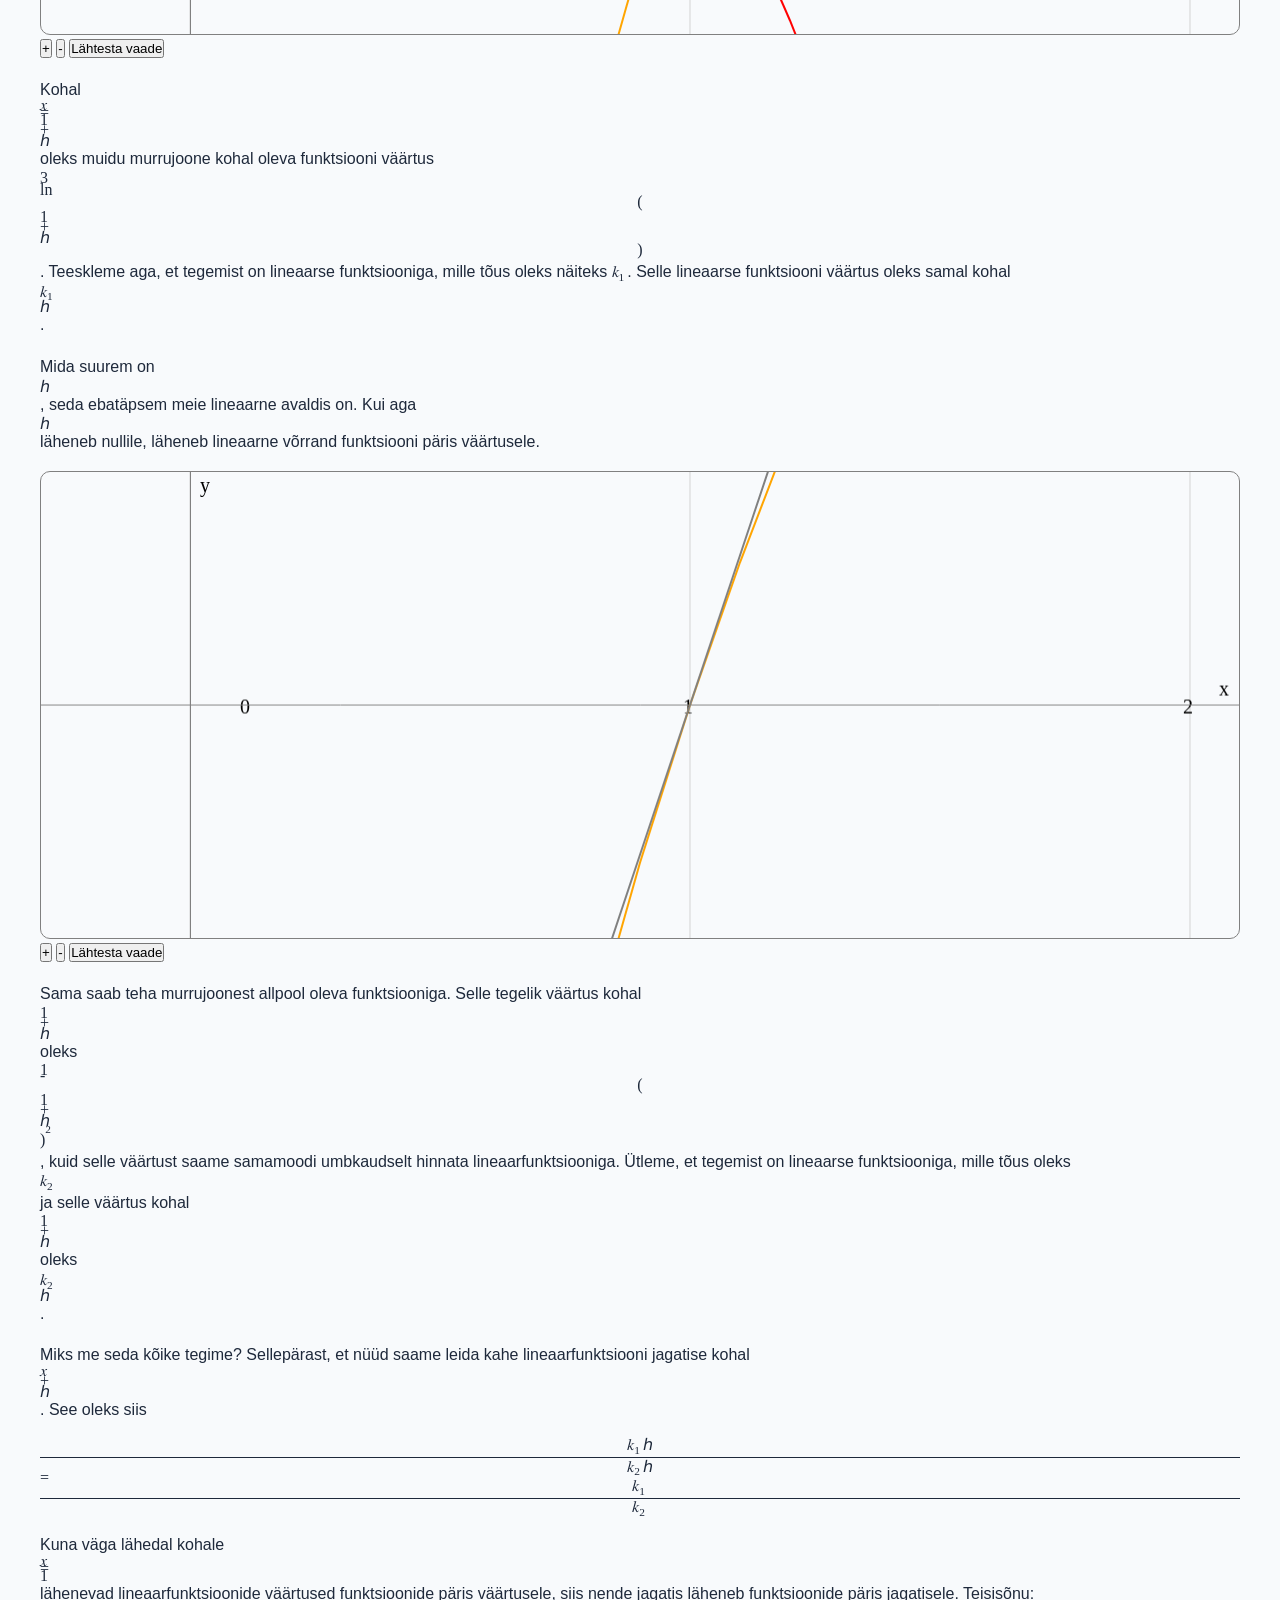
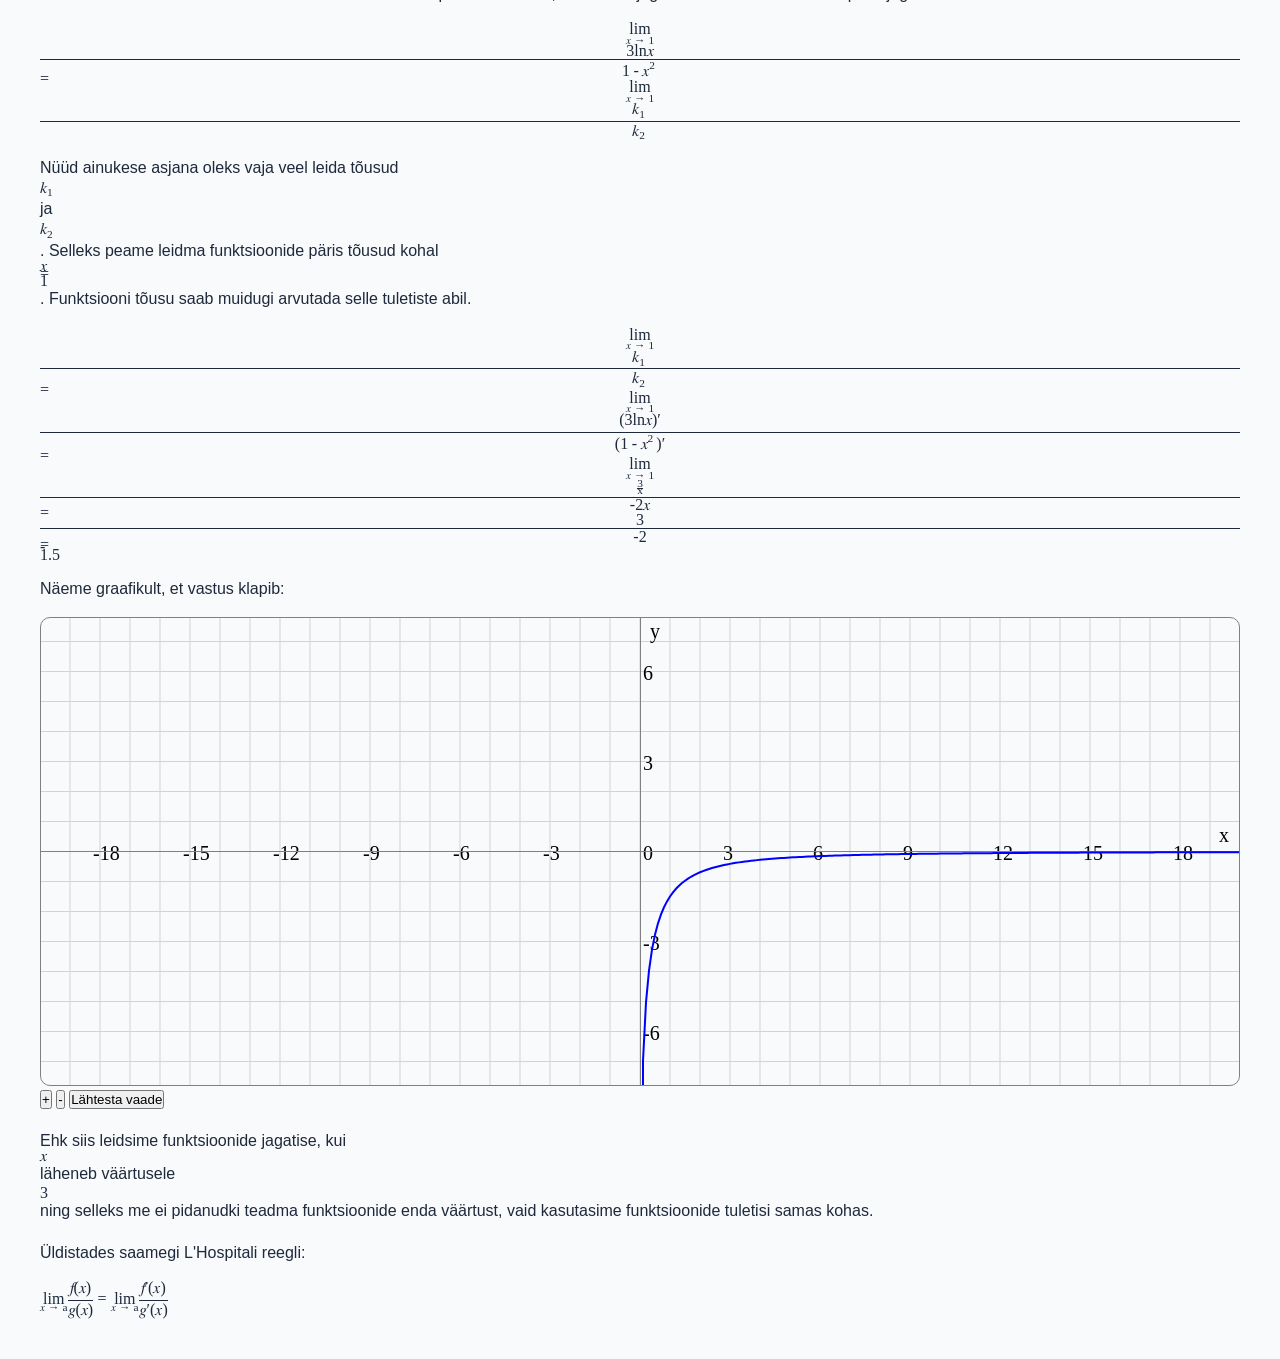
==== commit 4cb33ae1: "lisa rohkem graafikuid ja paranda lhospital html" ====
--- a/lhospital.html
+++ b/lhospital.html
@@ -38,7 +38,7 @@
             Selle funktsiooni graafik näeb välja selline:
         </p>
 
-        <canvas id="fx">
+        <canvas class="lhospitalgraafik">
             Algne funktsiooni
             <math class="blockmath">
                 <mi>f</mi>
@@ -48,9 +48,9 @@
             </math>
             graafik
         </canvas>
-        <button class="suumisisse">+</button>
-        <button class="suumivälja">-</button>
-        <button class="lähtestavaade">Lähtesta vaade</button>
+        <button class="suumisisse" data-graafiku-number="0">+</button>
+        <button class="suumivälja" data-graafiku-number="0">-</button>
+        <button class="lähtestavaade" data-graafiku-number="0">Lähtesta vaade</button>
 
         <p>
             Graafikult näib see funktsioon oma määramispiirkonnas pidev.
@@ -123,10 +123,9 @@
             Näiteks avaldist algebraliselt lihtsustada ei saa.
         </p>
 
-        <!--Siin võiks olla mõni mõtlemapanev paus, äkki mingid
-        ilusti disainitud mõttepunktid (...)
-        või horisontaalne joon-->
         <br>
+        <hr>
+        <br>
 
         <p>
             Vastuseni jõudmiseks kujutame murrujoone kohal oleva avaldise
@@ -142,7 +141,26 @@
             eraldi funktsioonidena. Allpool on näha nende graafikud eraldi.
         </p>
 
-        <!--3ln(x) ja 1-x^2 graafikud, äkki x=1 on kuidagi esile toodud-->
+        <canvas class="lhospitalgraafik">
+            Funktsioonide
+            <math class="blockmath">
+                <mn>3</mn>
+                <mi>ln</mi>
+                <mi>x</mi>
+            </math>
+            ja
+            <math class="blockmath">
+                <mn>1</mn>
+                <mo>-</mo>
+                <mi>x</mi>
+                <mo>^</mo>
+                <mn>2</mn>
+            </math>
+            graafikud
+        </canvas>
+        <button class="suumisisse" data-graafiku-number="1">+</button>
+        <button class="suumivälja" data-graafiku-number="1">-</button>
+        <button class="lähtestavaade" data-graafiku-number="1">Lähtesta vaade</button>
 
         <p>
             Nagu näha, on tõepoolest kohal 
@@ -150,12 +168,12 @@
             mõlemate funktsioonide väärtus
             <math class="inlinemath"><mn>0</mn></math>.
             Üks huvitav omadus ilmneb, kui sellele kohale sisse suurendada:
-        </p>
-
-        <!--
-        3ln(x) ja -x^2 graafikud koos nupuga,
-        millele vajutades suurendatakse sisse kohale x=1
-        -->
+            <button id="suurendusnupp">Suurenda!</button>
+        </p>
+
+        <br>
+        <hr>
+        <br>
 
         <p>
             Mida lähemal me oleme kohale 
@@ -196,9 +214,26 @@
             <math class="inlinemath"><mn>0,01</mn></math>.
         </p>
 
-        <!--sisse suurendatud graafik, kus on märge kohal x+h
-            ning punktiir x-teljelt funktsioonide graafikuteni
-        -->
+        <canvas class="lhospitalgraafik">
+            Funktsioonide
+            <math class="blockmath">
+                <mn>3</mn>
+                <mi>ln</mi>
+                <mi>x</mi>
+            </math>
+            ja
+            <math class="blockmath">
+                <mn>1</mn>
+                <mo>-</mo>
+                <mi>x</mi>
+                <mo>^</mo>
+                <mn>2</mn>
+            </math>
+            graafikud koos punktiiridega kohal x+h.
+        </canvas>
+        <button class="suumisisse" data-graafiku-number="2">+</button>
+        <button class="suumivälja" data-graafiku-number="2">-</button>
+        <button class="lähtestavaade" data-graafiku-number="2">Lähtesta vaade</button>
         
         <p>
             Kohal
@@ -223,10 +258,6 @@
             </math>.
         </p>
 
-        <!--graafik, kus on tegelik funktsioon ja sama tõusuga lineaarne funktsioon
-            ning on samuti märge kohal x+h
-        -->
-
         <p>
             Mida suurem on
             <math class="inlinemath">
@@ -239,6 +270,27 @@
             </math>
             läheneb nullile, läheneb lineaarne võrrand funktsiooni päris väärtusele.
         </p>
+
+        <canvas class="lhospitalgraafik">
+            Funktsioonide
+            <math class="blockmath">
+                <mn>3</mn>
+                <mi>ln</mi>
+                <mi>x</mi>
+            </math>
+            ja
+            <math class="blockmath">
+                <mn>1</mn>
+                <mo>-</mo>
+                <mi>x</mi>
+                <mo>^</mo>
+                <mn>2</mn>
+            </math>
+            graafikud koos punktiiridega kohal x+h.
+        </canvas>
+        <button class="suumisisse" data-graafiku-number="3">+</button>
+        <button class="suumivälja" data-graafiku-number="3">-</button>
+        <button class="lähtestavaade" data-graafiku-number="3">Lähtesta vaade</button>
 
         <p>
             Sama saab teha murrujoonest allpool oleva funktsiooniga. Selle tegelik väärtus kohal
@@ -371,7 +423,7 @@
                 </msub>
             </math>.
 
-            Selleks peame leida funktsioonide päris tõusud kohal
+            Selleks peame leidma funktsioonide päris tõusud kohal
             <math class="inlinemath">
                 <mi>x</mi>
                 <mo>=</mo>
@@ -451,8 +503,31 @@
             <mn>1.5</mn>
         </math>
 
-        <p>
-            Leidsimegi funktsioonide jagatise, kui
+        <p>Näeme graafikult, et vastus klapib:</p>
+
+        <canvas class="lhospitalgraafik">
+            Funktsioonide
+            <math class="blockmath">
+                <mn>3</mn>
+                <mi>ln</mi>
+                <mi>x</mi>
+            </math>
+            ja
+            <math class="blockmath">
+                <mn>1</mn>
+                <mo>-</mo>
+                <mi>x</mi>
+                <mo>^</mo>
+                <mn>2</mn>
+            </math>
+            graafikud koos punktiiridega kohal x+h.
+        </canvas>
+        <button class="suumisisse" data-graafiku-number="4">+</button>
+        <button class="suumivälja" data-graafiku-number="4">-</button>
+        <button class="lähtestavaade" data-graafiku-number="4">Lähtesta vaade</button>
+
+        <p>
+            Ehk siis leidsime funktsioonide jagatise, kui
             <math class="inlinemath">
                 <mi>x</mi>
             </math>
@@ -460,10 +535,9 @@
             <math class="inlinemath">
                 <mi>3</mi>
             </math>
-            ning selleks kasutasime funktsioonide tuletisi antud kohas.
-        </p>
-
-        <!--Algse funktsiooni graafik punktiiriga y=-1.5-->
+            ning selleks me ei pidanudki teadma funktsioonide enda väärtust,
+            vaid kasutasime funktsioonide tuletisi samas kohas.
+        </p>
         
         <p>
             Üldistades saamegi L'Hospitali reegli:
--- a/css/main.css
+++ b/css/main.css
@@ -1,81 +1,153 @@
-/* Üldine stiil */
-body {
+* {
+    box-sizing: border-box;
     margin: 0;
-    font-family: -apple-system, BlinkMacSystemFont, "Segoe UI", Roboto, Helvetica, Arial, sans-serif;
-    background-color: #f4f6f8;
-    color: #333;
+    padding: 0;
 }
 
+body {
+    font-family: -apple-system, BlinkMacSystemFont, "Segoe UI", Roboto, Helvetica, Arial, sans-serif;
+    color: #1e293b;
+    line-height: 1.6;
+    min-height: 100vh;
+    position: relative;
+    background-color: #f8fafc;
+}
 
+/* Udune taustapilt */
+body::before {
+    content: "";
+    position: fixed;
+    inset: -10px;
+    background:
+        linear-gradient(rgba(248, 250, 252, 0.35), rgba(248, 250, 252, 0.45)),
+        url("../img/taust.jpg") center / cover no-repeat;
+    filter: blur(2px);
+    z-index: -1;
+    pointer-events: none;
+}
+
+/* Päis - keskele joondatud roheline riba */
 .site-header {
-    background-color: #6b8e23; 
+    background-color: #6b8e23;
     color: white;
+    padding: 20px 0;
+    box-shadow: 0 2px 10px rgba(0, 0, 0, 0.1);
+}
+
+.header-container {
+    max-width: 1000px;
+    margin: 0 auto;
+    padding: 0 20px;
     display: flex;
-    justify-content: space-between;
+    flex-direction: column;
     align-items: center;
-    padding: 20px 50px;
+    gap: 12px;
 }
 
 .logo {
-    font-size: 20px;
-    font-weight: bold;
+    font-size: 26px;
+    font-weight: 700;
     letter-spacing: 0.5px;
+    text-align: center;
 }
-
 
 .nav-links {
     display: flex;
-    gap: 30px;
+    flex-wrap: wrap;
+    justify-content: center;
+    gap: 20px;
 }
 
 .nav-links a {
-    color: white;
+    color: rgba(255, 255, 255, 0.92);
     text-decoration: none;
-    font-size: 16px;
+    font-size: 15px;
     font-weight: 500;
-    transition: opacity 0.2s;
+    padding: 4px 12px;
+    border-radius: 6px;
+    transition: all 0.2s ease;
 }
 
-.nav-links a:hover {
-    opacity: 0.8;
-    text-decoration: underline;
+.nav-links a:hover,
+.nav-links a.active {
+    color: white;
+    background-color: rgba(255, 255, 255, 0.2);
 }
 
-
+/* Sisuosa */
 main {
     max-width: 900px;
     margin: 40px auto;
     padding: 0 20px;
-    text-align: center;
 }
 
-.hero-banner {
-    margin-bottom: 30px;
+.hero-section {
+    text-align: center;
+    margin-bottom: 40px;
 }
 
-.hero-banner h1 {
-    color: #1e293b;
-    font-size: 32px;
+.hero-section h2 {
+    font-size: 28px;
+    color: #0f172a;
+    margin-bottom: 12px;
 }
 
-.content-box {
-    background: white;
-    padding: 20px;
-    border-radius: 12px;
-    box-shadow: 0 4px 12px rgba(0, 0, 0, 0.05);
+.hero-section p {
+    color: #475569;
+    font-size: 16px;
+    max-width: 600px;
+    margin: 0 auto;
 }
 
-.hero-image {
-    width: 100%;
-    max-height: 400px;
-    object-fit: cover;
-    border-radius: 8px;
+/* Teemakaardid ja animatsioon hiirega peale liikumisel */
+.topics-grid {
+    display: grid;
+    grid-template-columns: repeat(auto-fit, minmax(280px, 1fr));
+    gap: 24px;
 }
 
+.topic-card {
+    background: rgba(255, 255, 255, 0.92);
+    border-radius: 16px;
+    padding: 30px;
+    text-decoration: none;
+    color: inherit;
+    border: 1px solid #e2e8f0;
+    box-shadow: 0 4px 6px -1px rgba(0, 0, 0, 0.06);
+    transition: transform 0.25s cubic-bezier(0.4, 0, 0.2, 1), box-shadow 0.25s ease, border-color 0.25s ease;
+    display: flex;
+    flex-direction: column;
+    justify-content: space-between;
+}
 
+.topic-card:hover {
+    transform: scale(0.97);
+    box-shadow: 0 10px 20px rgba(107, 142, 35, 0.18);
+    border-color: #6b8e23;
+}
+
+.topic-card h3 {
+    font-size: 22px;
+    color: #6b8e23;
+    margin-bottom: 10px;
+}
+
+.topic-card p {
+    color: #475569;
+    font-size: 15px;
+    margin-bottom: 20px;
+}
+
+.card-btn {
+    font-weight: 600;
+    color: #6b8e23;
+    font-size: 14px;
+}
+
+/* Jalus */
 footer {
     text-align: center;
-    padding: 20px;
+    padding: 40px 20px;
     color: #64748b;
     font-size: 14px;
 }
--- a/css/lhospital.css
+++ b/css/lhospital.css
@@ -28,3 +28,12 @@
     border: 1px solid;
     border-color: gray;
 }
+
+#suurendusnupp {
+    display: inline;
+}
+
+p {
+    margin-bottom: 1em;
+    margin-top: 1em;
+}
